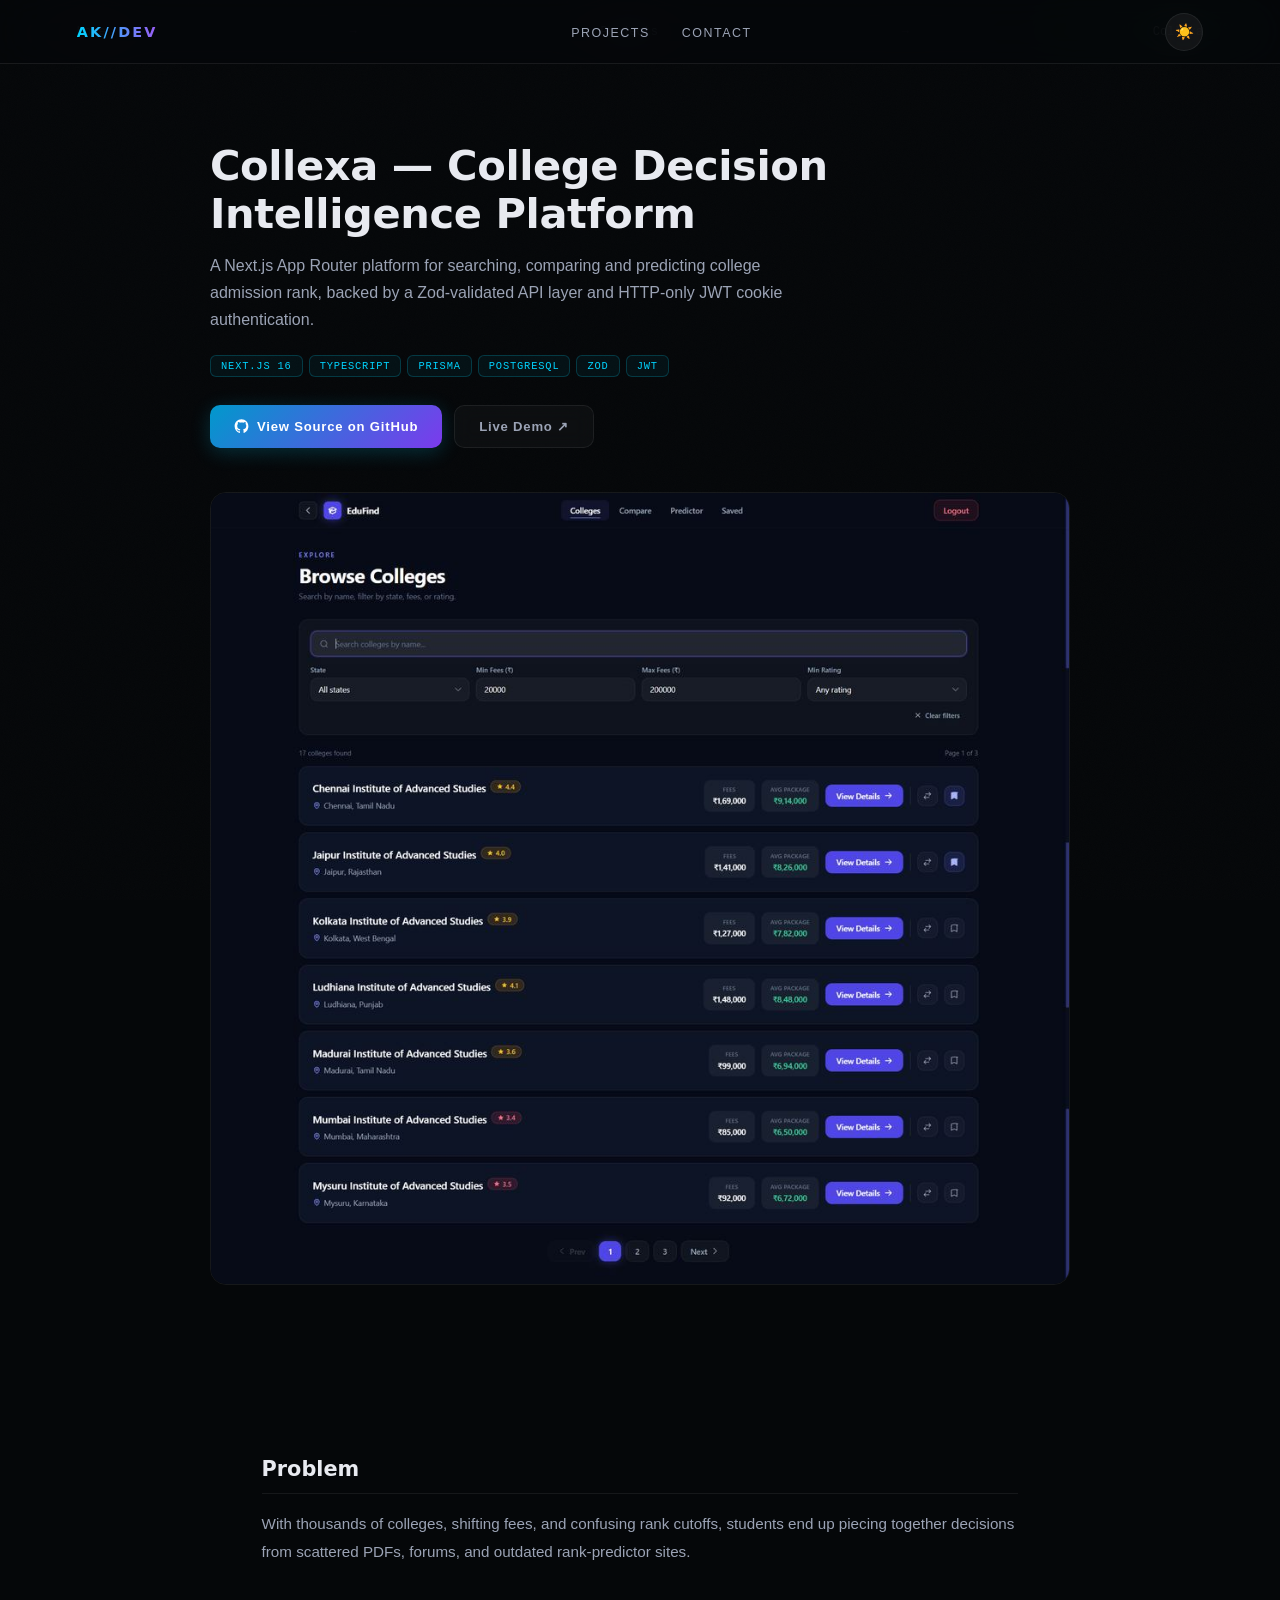
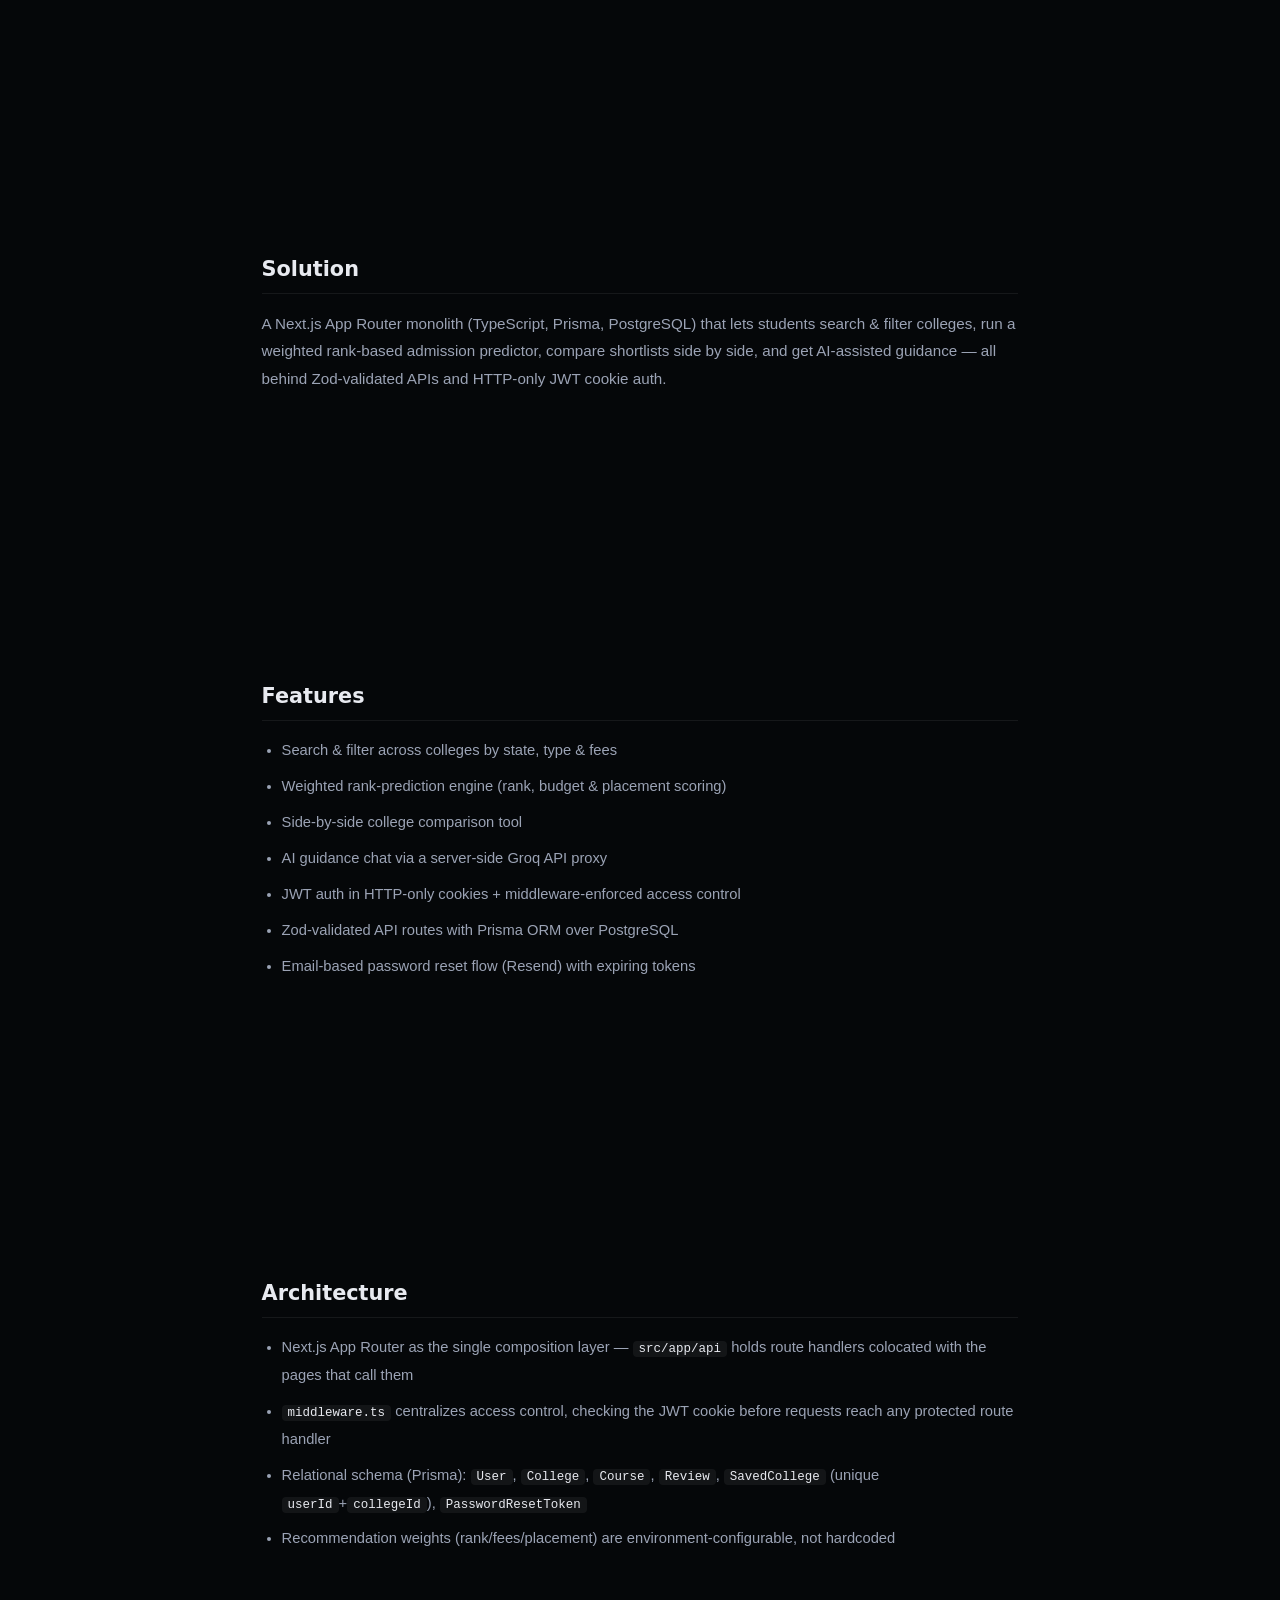
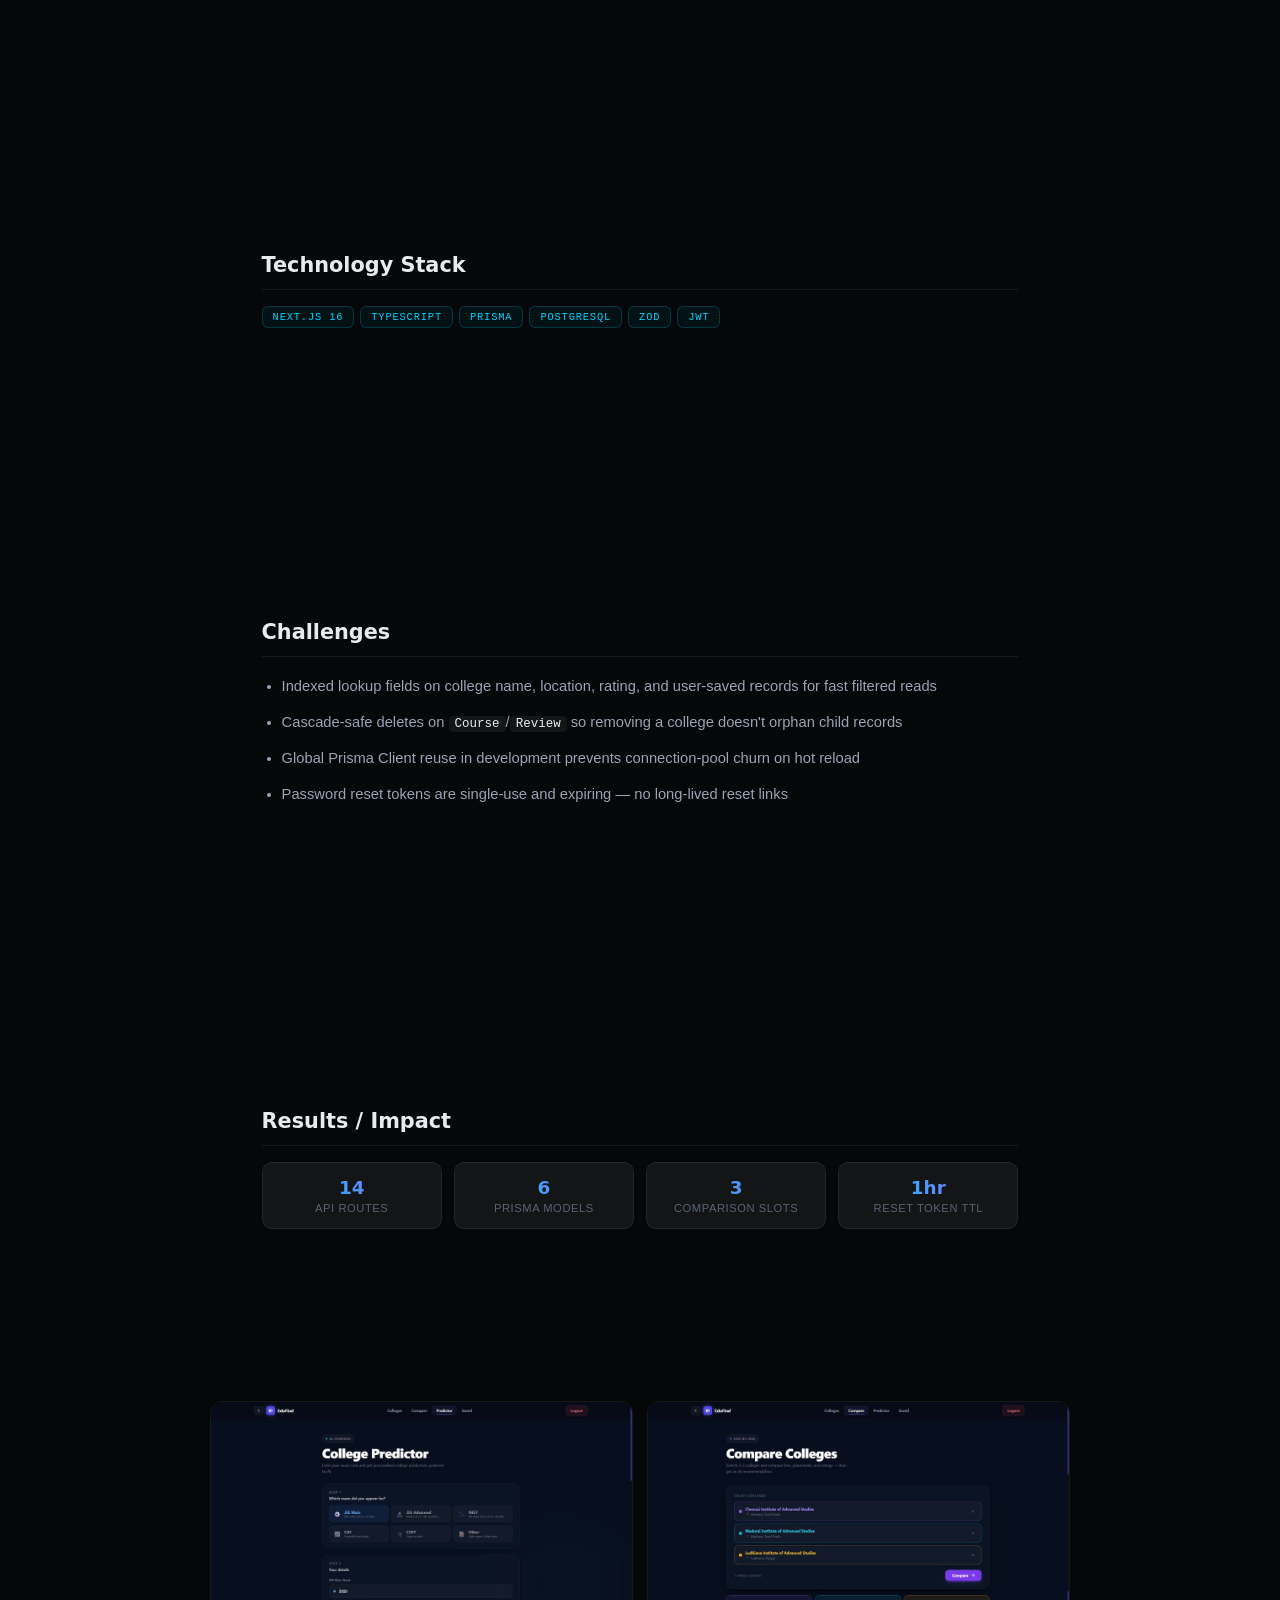
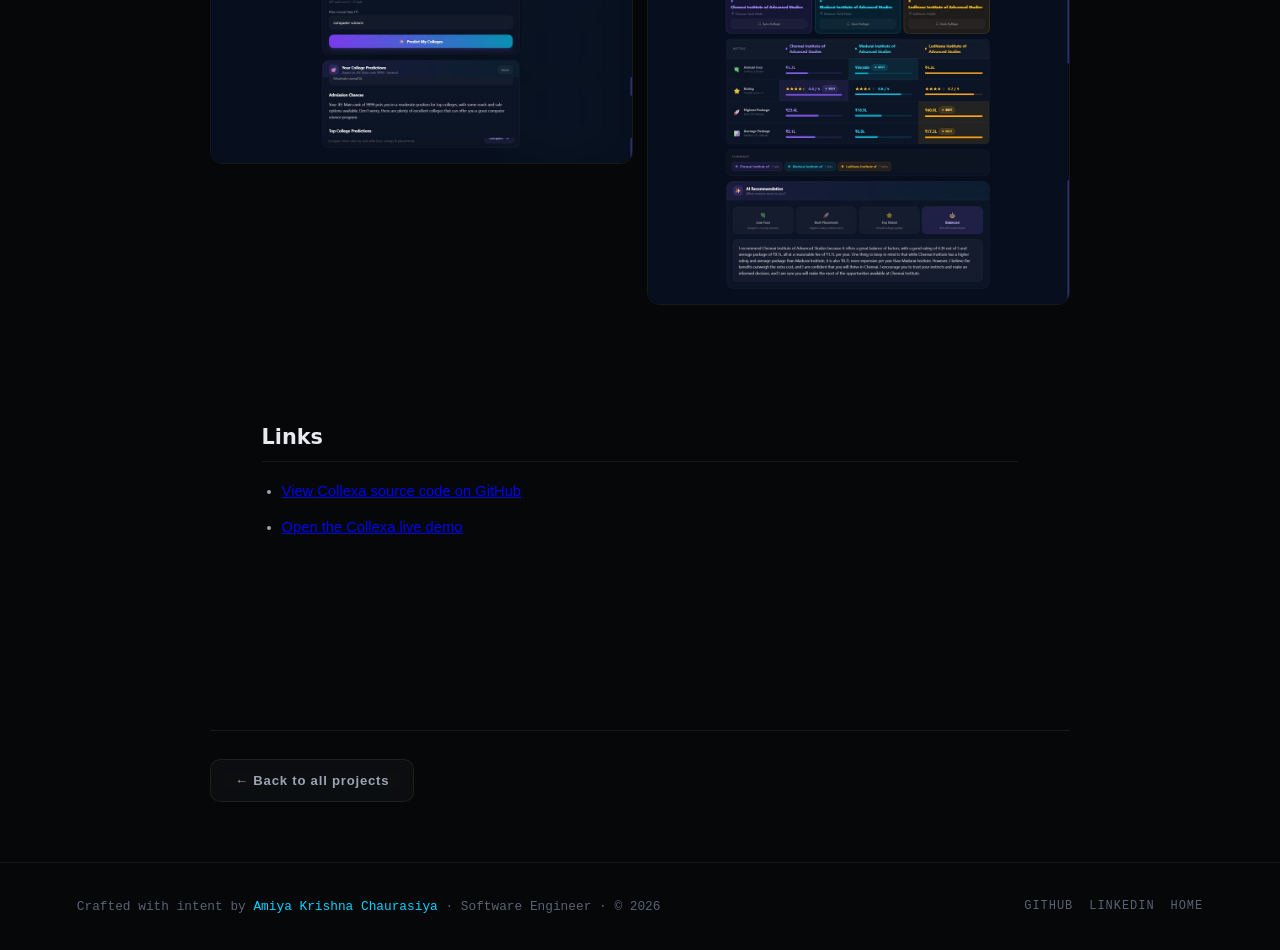
==== projects/collexa.html @ 062bca34 "feat: enhance portfolio SEO and add crawlable project case studies" ====
<!doctype html>
<html lang="en">
<head>
  <meta charset="UTF-8" />
  <meta name="viewport" content="width=device-width, initial-scale=1.0" />

  <title>Collexa — College Decision Intelligence Platform | Amiya Krishna Chaurasiya</title>

  <meta name="description" content="Case study of Collexa, a Next.js 16 + TypeScript + Prisma + PostgreSQL platform built by Amiya Krishna Chaurasiya for college search, a weighted rank-prediction engine, side-by-side comparison, and Zod-validated APIs behind HTTP-only JWT cookie auth." />

  <link rel="canonical" href="https://amiya-krishna-portfolio.vercel.app/projects/collexa.html" />

  <!-- Open Graph -->
  <meta property="og:title" content="Collexa — College Decision Intelligence Platform | Amiya Krishna Chaurasiya" />
  <meta property="og:description" content="Case study of Collexa, a Next.js 16 + TypeScript + Prisma + PostgreSQL platform built by Amiya Krishna Chaurasiya for college search, a weighted rank-prediction engine, side-by-side comparison, and Zod-validated APIs behind HTTP-only JWT cookie auth." />
  <meta property="og:url" content="https://amiya-krishna-portfolio.vercel.app/projects/collexa.html" />
  <meta property="og:type" content="article" />
  <meta property="og:image" content="https://amiya-krishna-portfolio.vercel.app/assets/projects/college-discovery-list.jpg" />
  <meta property="og:site_name" content="Amiya Krishna Chaurasiya" />

  <!-- Twitter / X Card -->
  <meta name="twitter:card" content="summary_large_image" />
  <meta name="twitter:title" content="Collexa — College Decision Intelligence Platform | Amiya Krishna Chaurasiya" />
  <meta name="twitter:description" content="Case study of Collexa, a Next.js 16 + TypeScript + Prisma + PostgreSQL platform built by Amiya Krishna Chaurasiya for college search, a weighted rank-prediction engine, side-by-side comparison, and Zod-validated APIs behind HTTP-only JWT cookie auth." />
  <meta name="twitter:image" content="https://amiya-krishna-portfolio.vercel.app/assets/projects/college-discovery-list.jpg" />

  <!-- Favicon -->
  <link rel="icon" type="image/svg+xml" href="../assets/favicon.svg" />
  <link rel="alternate icon" href="../assets/favicon.svg" />
  <link rel="apple-touch-icon" sizes="180x180" href="../assets/apple-touch-icon.png" />

  <!-- SoftwareApplication structured data -->
  <script type="application/ld+json">
  {
    "@context": "https://schema.org",
    "@type": "SoftwareApplication",
    "name": "Collexa — College Decision Intelligence Platform",
    "description": "Case study of Collexa, a Next.js 16 + TypeScript + Prisma + PostgreSQL platform built by Amiya Krishna Chaurasiya for college search, a weighted rank-prediction engine, side-by-side comparison, and Zod-validated APIs behind HTTP-only JWT cookie auth.",
    "url": "https://amiya-krishna-portfolio.vercel.app/projects/collexa.html",
    "image": "https://amiya-krishna-portfolio.vercel.app/assets/projects/college-discovery-list.jpg",
    "applicationCategory": "WebApplication",
    "operatingSystem": "Web",
    "codeRepository": "https://github.com/Amiya-Krishna/Collexa-College-Decision-Intelligence-Platform",
    "author": {
      "@type": "Person",
      "@id": "https://amiya-krishna-portfolio.vercel.app/#person",
      "name": "Amiya Krishna Chaurasiya"
    },
    "creator": {
      "@type": "Person",
      "@id": "https://amiya-krishna-portfolio.vercel.app/#person",
      "name": "Amiya Krishna Chaurasiya"
    }
  }
  </script>

  <link rel="stylesheet" href="../style.css" />
</head>

<body>
  <canvas id="bg-canvas"></canvas>

  <nav>
    <a href="../index.html" class="nav-logo" style="text-decoration:none">AK//DEV</a>
    <ul class="nav-links">
      <li><a href="../index.html#projects">Projects</a></li>
      <li><a href="../index.html#contact">Contact</a></li>
    </ul>
    <div class="nav-right">
      <button class="theme-btn" id="theme-toggle" title="Toggle theme" aria-label="Toggle light and dark theme">☀️</button>
    </div>
  </nav>

  <main class="case-main">
    <div class="case-container">
      <nav class="breadcrumb" aria-label="Breadcrumb">
        <a href="../index.html">Home</a>
        <span>→</span>
        <a href="../index.html#projects">Projects</a>
        <span>→</span>
        <span aria-current="page">Collexa</span>
      </nav>

      <div class="case-status">
        <span class="proj-status status-live">🟢 Live in production on Vercel</span>
      </div>

      <h1 class="case-title">Collexa — College Decision Intelligence Platform</h1>
      <p class="case-subtitle">A Next.js App Router platform for searching, comparing and predicting college admission rank, backed by a Zod-validated API layer and HTTP-only JWT cookie authentication.</p>

      <div class="case-tags">
            <span class="tag">Next.js 16</span>
            <span class="tag">TypeScript</span>
            <span class="tag">Prisma</span>
            <span class="tag">PostgreSQL</span>
            <span class="tag">Zod</span>
            <span class="tag">JWT</span>
      </div>

      <div class="case-links">
        <a class="btn btn-primary" href="https://github.com/Amiya-Krishna/Collexa-College-Decision-Intelligence-Platform" target="_blank" rel="noopener" aria-label="View Collexa source code on GitHub"><svg width="15" height="15" viewBox="0 0 24 24" fill="currentColor" aria-hidden="true" focusable="false"><path d="M12 .5C5.73.5.98 5.24.98 11.52c0 5.02 3.26 9.28 7.77 10.78.57.1.78-.25.78-.55v-2.16c-3.16.69-3.83-1.36-3.83-1.36-.52-1.31-1.26-1.66-1.26-1.66-1.03-.7.08-.69.08-.69 1.14.08 1.74 1.17 1.74 1.17 1.01 1.74 2.66 1.24 3.31.95.1-.73.4-1.24.72-1.53-2.52-.29-5.17-1.26-5.17-5.62 0-1.24.44-2.26 1.17-3.05-.12-.29-.51-1.45.11-3.01 0 0 .96-.31 3.14 1.16.91-.25 1.89-.38 2.86-.38.97 0 1.95.13 2.86.38 2.18-1.47 3.14-1.16 3.14-1.16.62 1.56.23 2.72.11 3.01.73.79 1.17 1.81 1.17 3.05 0 4.37-2.66 5.33-5.19 5.61.41.35.77 1.04.77 2.1v3.11c0 .3.2.66.79.55A11.53 11.53 0 0 0 23.02 11.52C23.02 5.24 18.27.5 12 .5Z"/></svg> View Source on GitHub</a>
        <a class="btn btn-outline" href="https://college-discovery-vert.vercel.app" target="_blank" rel="noopener" aria-label="Open Collexa live demo">Live Demo ↗</a>
      </div>

      <div class="case-hero-img">
        <img src="../assets/projects/college-discovery-list.jpg" alt="Collexa college search &amp; filter page" loading="eager" />
      </div>

      <section class="case-section">
        <h2>Problem</h2>
        <p>With thousands of colleges, shifting fees, and confusing rank cutoffs, students end up piecing together decisions from scattered PDFs, forums, and outdated rank-predictor sites.</p>
      </section>

      <section class="case-section">
        <h2>Solution</h2>
        <p>A Next.js App Router monolith (TypeScript, Prisma, PostgreSQL) that lets students search &amp; filter colleges, run a weighted rank-based admission predictor, compare shortlists side by side, and get AI-assisted guidance — all behind Zod-validated APIs and HTTP-only JWT cookie auth.</p>
      </section>

      <section class="case-section">
        <h2>Features</h2>
        <ul>
              <li>Search &amp; filter across colleges by state, type &amp; fees</li>
              <li>Weighted rank-prediction engine (rank, budget &amp; placement scoring)</li>
              <li>Side-by-side college comparison tool</li>
              <li>AI guidance chat via a server-side Groq API proxy</li>
              <li>JWT auth in HTTP-only cookies + middleware-enforced access control</li>
              <li>Zod-validated API routes with Prisma ORM over PostgreSQL</li>
              <li>Email-based password reset flow (Resend) with expiring tokens</li>
        </ul>
      </section>

      <section class="case-section">
        <h2>Architecture</h2>
        <ul>
              <li>Next.js App Router as the single composition layer — <code>src/app/api</code> holds route handlers colocated with the pages that call them</li>
              <li><code>middleware.ts</code> centralizes access control, checking the JWT cookie before requests reach any protected route handler</li>
              <li>Relational schema (Prisma): <code>User</code>, <code>College</code>, <code>Course</code>, <code>Review</code>, <code>SavedCollege</code> (unique <code>userId</code>+<code>collegeId</code>), <code>PasswordResetToken</code></li>
              <li>Recommendation weights (rank/fees/placement) are environment-configurable, not hardcoded</li>
        </ul>
      </section>

      <section class="case-section">
        <h2>Technology Stack</h2>
        <div class="tags">
            <span class="tag">Next.js 16</span>
            <span class="tag">TypeScript</span>
            <span class="tag">Prisma</span>
            <span class="tag">PostgreSQL</span>
            <span class="tag">Zod</span>
            <span class="tag">JWT</span>
        </div>
      </section>

      <section class="case-section">
        <h2>Challenges</h2>
        <ul>
              <li>Indexed lookup fields on college name, location, rating, and user-saved records for fast filtered reads</li>
              <li>Cascade-safe deletes on <code>Course</code>/<code>Review</code> so removing a college doesn't orphan child records</li>
              <li>Global Prisma Client reuse in development prevents connection-pool churn on hot reload</li>
              <li>Password reset tokens are single-use and expiring — no long-lived reset links</li>
        </ul>
      </section>

      <section class="case-section">
        <h2>Results / Impact</h2>
        <div class="metrics-grid">
            <div class="metric-box"><span class="metric-num">14</span><div class="metric-label">API Routes</div></div>
            <div class="metric-box"><span class="metric-num">6</span><div class="metric-label">Prisma Models</div></div>
            <div class="metric-box"><span class="metric-num">3</span><div class="metric-label">Comparison Slots</div></div>
            <div class="metric-box"><span class="metric-num">1hr</span><div class="metric-label">Reset Token TTL</div></div>
        </div>
      </section>

          <div class="case-gallery">
            <img src="../assets/projects/college-discovery-predictor.jpg" alt="Collexa — rank-based college predictor" loading="lazy" />
            <img src="../assets/projects/college-discovery-compare.jpg" alt="Collexa — side-by-side college comparison" loading="lazy" />
          </div>

      <section class="case-section">
        <h2>Links</h2>
        <ul>
          <li><a href="https://github.com/Amiya-Krishna/Collexa-College-Decision-Intelligence-Platform" target="_blank" rel="noopener">View Collexa source code on GitHub</a></li>
          <li><a href="https://college-discovery-vert.vercel.app" target="_blank" rel="noopener">Open the Collexa live demo</a></li>
        </ul>
      </section>

      <div class="case-back">
        <a class="btn btn-outline" href="../index.html#projects">← Back to all projects</a>
      </div>
    </div>
  </main>

  <footer>
    <div class="footer-left">
      Crafted with intent by <strong>Amiya Krishna Chaurasiya</strong> · Software Engineer · © 2026
    </div>
    <div class="footer-right">
      <a class="footer-link" href="https://github.com/Amiya-Krishna" target="_blank" rel="noopener" aria-label="Amiya Krishna Chaurasiya on GitHub">GITHUB</a>
      <a class="footer-link" href="https://www.linkedin.com/in/amiya-krishna" target="_blank" rel="noopener" aria-label="Amiya Krishna Chaurasiya on LinkedIn">LINKEDIN</a>
      <a class="footer-link" href="../index.html">HOME</a>
    </div>
  </footer>

  <script>
    // Minimal theme toggle so the control isn't dead on this page
    (function () {
      const btn = document.getElementById("theme-toggle");
      let isDark = true;
      btn.addEventListener("click", function () {
        isDark = !isDark;
        document.body.setAttribute("data-theme", isDark ? "dark" : "light");
        btn.textContent = isDark ? "☀️" : "🌙";
      });
    })();
  </script>
</body>
</html>
---- style.css ----
:root {
  --bg: #050709;
  --bg2: #080b12;
  --bg3: #0d1117;
  --surface: rgba(255,255,255,0.03);
  --surface2: rgba(255,255,255,0.06);
  --border: rgba(255,255,255,0.07);
  --border-h: rgba(0,212,255,0.4);
  --text: #e8eaf0;
  --text2: #9ba3b5;
  --text3: #5a6273;
  --cyan: #00d4ff;
  --cyan2: #0099cc;
  --violet: #7c3aed;
  --violet2: #9d5bf5;
  --green: #00ff88;
  --green-text: #7CFFB2;
  --orange: #ff6b35;
  --glow-c: rgba(0,212,255,0.15);
  --glow-v: rgba(124,58,237,0.15);
  --font-head: 'Inter', system-ui, -apple-system, BlinkMacSystemFont, sans-serif;
  --font-body: 'Space Grotesk', sans-serif;
  --font-mono: 'JetBrains Mono', monospace;
}

[data-theme="light"] {
  --bg: #f0f2f8;
  --bg2: #e8ecf4;
  --bg3: #ffffff;
  --surface: rgba(0,0,0,0.04);
  --surface2: rgba(0,0,0,0.07);
  --border: rgba(0,0,0,0.1);
  --border-h: rgba(0,150,200,0.5);
  --text: #0d1117;
  --text2: #4a5568;
  --text3: #718096;
  --cyan: #0077aa;
  --cyan2: #005580;
  --violet: #5a21c4;
  --violet2: #7c3aed;
  --green: #00aa55;
  --green-text: #0a8a4f;
  --orange: #dd4400;
  --glow-c: rgba(0,150,200,0.12);
  --glow-v: rgba(90,33,196,0.1);
}

*, *::before, *::after { margin:0; padding:0; box-sizing:border-box; }
html { scroll-behavior:smooth; font-size:16px; }

body {
  font-family:var(--font-body);
  background:var(--bg);
  color:var(--text);
  overflow-x:hidden;
  transition:background .4s, color .4s;
}

/* ── CANVAS BG ── */
#bg-canvas {
  position:fixed; inset:0; z-index:0; pointer-events:none; opacity:.5;
}

/* ── SCROLL PROGRESS ── */
#scroll-bar {
  position:fixed; top:0; left:0; height:2px; z-index:200;
  background:linear-gradient(90deg,var(--cyan),var(--violet));
  transition:width .1s linear;
  box-shadow:0 0 8px var(--cyan);
}

/* ── NAV ── */
nav {
  position:fixed; top:0; left:0; right:0; z-index:100;
  display:flex; align-items:center; justify-content:space-between;
  padding:0 6%; height:64px;
  backdrop-filter:blur(24px) saturate(180%);
  background:rgba(5,7,9,0.8);
  border-bottom:1px solid var(--border);
  transition:background .4s;
}
[data-theme="light"] nav { background:rgba(240,242,248,0.85); }

.nav-logo {
  font-family:var(--font-head);
  font-size:.9rem; font-weight:900;
  letter-spacing:.15em;
  background:linear-gradient(90deg,var(--cyan),var(--violet2));
  -webkit-background-clip:text; color:transparent;
}
.nav-right { display:flex; align-items:center; gap:2rem; }
.nav-links { display:flex; gap:2rem; list-style:none; }
.nav-links a {
  color:var(--text2); text-decoration:none; font-size:.78rem;
  letter-spacing:.12em; text-transform:uppercase; font-weight:500;
  position:relative; transition:color .25s;
}
.nav-links a::after {
  content:''; position:absolute; bottom:-4px; left:0; width:0; height:1px;
  background:linear-gradient(90deg,var(--cyan),var(--violet2));
  transition:width .3s ease;
}
.nav-links a:hover { color:var(--cyan); }
.nav-links a:hover::after { width:100%; }

/* theme toggle */
.theme-btn {
  width:38px; height:38px; border-radius:50%;
  background:var(--surface2); border:1px solid var(--border);
  color:var(--text2); font-size:.95rem; cursor:pointer;
  display:flex; align-items:center; justify-content:center;
  transition:.3s; backdrop-filter:blur(10px);
}
.theme-btn:hover { border-color:var(--cyan); color:var(--cyan); }

/* ── MOBILE NAV TOGGLE (hamburger) ── */
.nav-toggle {
  display:none;
  flex-direction:column;
  justify-content:center;
  align-items:center;
  gap:5px;
  width:38px; height:38px;
  background:none; border:none; cursor:pointer;
  z-index:110;
}
.nav-toggle span {
  display:block; width:22px; height:2px;
  background:var(--text); transition:.3s;
  border-radius:2px;
}
.nav-toggle.open span:nth-child(1) { transform:translateY(7px) rotate(45deg); }
.nav-toggle.open span:nth-child(2) { opacity:0; }
.nav-toggle.open span:nth-child(3) { transform:translateY(-7px) rotate(-45deg); }

/* ── SECTIONS ── */
section { position:relative; z-index:1; padding:120px 6%; }
.container { max-width:1140px; margin:0 auto; }

/* ── HERO ── */
.hero { min-height:calc(100vh - 80px); display:flex; align-items:center; padding:100px 0;}
.hero-inner {
  width:100%; display:grid;
  grid-template-columns:1fr 380px;
  grid-template-rows:auto auto;
  column-gap:60px; row-gap:28px;
}
/* left content column spans both right-column rows, vertically centered
   against the combined height of the avatar + terminal stack */
.hero-left { grid-column:1; grid-row:1 / span 2; align-self:center; }
.hero-avatar { grid-column:2; grid-row:1; align-self:end; }
.hero-terminal { grid-column:2; grid-row:2; align-self:start; }

.hero-tag {
  display:inline-flex; align-items:center; gap:8px;
  font-family:var(--font-mono); font-size:.7rem; letter-spacing:.15em;
  transition:.3s; text-transform:uppercase; color:var(--cyan); margin-bottom:20px;
  background:rgba(0,212,255,0.07); border:1px solid rgba(0,212,255,0.2);
  padding:6px 14px; border-radius:100px;
}
.hero-tag:hover{
    transform:translateY(-2px);
    border-color:var(--cyan);
}
.hero-tag::before { content:''; width:6px; height:6px; border-radius:50%; background:var(--cyan); animation:blink 1.5s infinite; }
@keyframes blink { 0%,100%{opacity:1} 50%{opacity:.3} }

/* profile avatar — right column, above the terminal on desktop */
.hero-avatar {
  width:208px; height:208px;
  border-radius:50%; padding:5px;
  background:linear-gradient(135deg, var(--cyan) 0%, var(--violet2) 60%, var(--green) 100%);
  box-shadow:0 16px 40px rgba(0,212,255,.22);
  flex-shrink:0;
  margin:0 auto;
}
.hero-avatar img {
  width:100%; height:100%; display:block;
  border-radius:50%; object-fit:cover; object-position:center;
  background:var(--bg3); border:3px solid var(--bg);
}

.hero-name {
  font-family:var(--font-head);
  font-size:clamp(44px,6.5vw,80px);
  font-weight:900; line-height:1.05; letter-spacing:-.02em;
  margin-bottom:16px;
}
.hero-name .line1 { display:block; color:var(--text); }
.hero-name .line2 {
  display:block;
  background:linear-gradient(100deg, var(--cyan) 0%, var(--violet2) 60%, var(--green) 100%);
  -webkit-background-clip:text; color:transparent;
  background-size:200% auto; animation:shimmer 4s linear infinite;
}
@keyframes shimmer { to{background-position:200% center} }

.hero-location{
    display:flex;
    align-items:center;
    gap:8px;
    color:var(--text3);
    font-size:.95rem;
    margin-bottom:18px;
}

.hero-typed {
  font-family:var(--font-mono); font-size:.95rem; color:var(--cyan);
  margin-bottom:20px; min-height:1.4em;
}
.hero-typed .cursor-blink { animation:cursor-b .75s step-end infinite; }
@keyframes cursor-b { 0%,100%{opacity:1} 50%{opacity:0} }

.hero-desc { color:var(--text2); font-size:1.05rem; line-height:1.9; max-width:700px; margin-bottom:20px; font-weight:300; text-align:justify; text-align-last:left; }

.hero-stats { display:grid; grid-template-columns:repeat(auto-fit,minmax(150px,1fr)); gap:20px; margin:35px 0;}

.stat{
    background:rgba(255,255,255,.03);
    border:1px solid rgba(255,255,255,.08);
    border-radius:16px;
    padding:20px;
    transition:.3s;
}

.stat:hover{
    transform:translateY(-6px);
    border-color:var(--cyan);
}

.stat-num {
  font-family:var(--font-head); font-size:2rem; font-weight:900;
  background:linear-gradient(135deg,var(--cyan),var(--violet2));
  -webkit-background-clip:text; color:transparent; line-height:1;
  display:block;
}
.stat-label { font-family:var(--font-mono); font-size:.8rem; text-transform:uppercase; letter-spacing:.12em; color:var(--text3); margin-top:4px; }

.hero-cta { display:flex; flex-wrap:wrap; gap:16px; margin-top:20px;}

.hero-highlights{
    display:flex;
    flex-wrap:wrap;
    gap:12px;
    margin-bottom:35px;
}

.hero-highlights span{
    padding:8px 14px;
    border-radius:30px;

    background:rgba(0,212,255,.08);
    border:1px solid rgba(0,212,255,.15);

    color:var(--cyan);

    font-size:.85rem;
    font-weight:500;
}

.availability{
    display:inline-flex;
    align-items:center;
    gap:8px;
    padding:8px 16px;
    margin-bottom:28px;

    background:rgba(0,255,120,.08);
    border:1px solid rgba(0,255,120,.25);
    border-radius:999px;

    color:var(--green-text);
    font-size:.9rem;
    font-weight:600;
}

/* hero terminal card (fills the second grid column) */
.hero-terminal {
  background:var(--bg3); border:1px solid var(--border);
  border-radius:16px; overflow:hidden;
  box-shadow:0 24px 64px rgba(0,0,0,.35);
}
.hero-terminal-bar {
  display:flex; align-items:center; gap:8px;
  padding:12px 16px; background:var(--surface2); border-bottom:1px solid var(--border);
}
.hero-terminal-bar .dot { width:10px; height:10px; border-radius:50%; display:inline-block; }
.dot-r { background:#ff5f57; } .dot-y { background:#febc2e; } .dot-g { background:#28c840; }
.hero-terminal-title {
  margin-left:8px; font-family:var(--font-mono); font-size:.72rem;
  color:var(--text3); letter-spacing:.05em;
}
.hero-terminal-body { padding:22px 20px; font-family:var(--font-mono); font-size:.82rem; line-height:1.9; }
.hero-terminal-body .prompt { color:var(--cyan); margin-right:8px; }
.hero-terminal-body .out { color:var(--text2); padding-left:1.4em; }
.hero-terminal-body .out-green { color:var(--green-text); }
.hero-terminal-body p { margin:0; }
.hero-terminal-body .cursor-blink { color:var(--cyan); }

/* hero-only: reset explicit grid placement in the narrow gap between
   the global 1050px collapse and the hero's own 992px breakpoint,
   without touching the original @media(max-width:1050px) block below
   (which controls unrelated sections and must keep its original
   cascade position) */
@media (min-width:993px) and (max-width:1050px) {
  .hero-inner { grid-template-rows:none; }
  .hero-left, .hero-avatar, .hero-terminal { grid-column:auto; grid-row:auto; align-self:auto; }
  .hero-avatar { width:176px; height:176px; margin:0 auto; }
}

@media (max-width:992px){

.hero-inner{
    grid-template-columns:1fr;
    grid-template-rows:none;
    row-gap:32px;
}

/* single column: reset explicit placement so items stack in DOM
   order — avatar, then hero content, then terminal */
.hero-left,
.hero-avatar,
.hero-terminal{
    grid-column:auto;
    grid-row:auto;
    align-self:auto;
}

.hero{
    text-align:center;
}

.hero-avatar{
    width:176px;
    height:176px;
    margin-left:auto;
    margin-right:auto;
}

.hero-desc{
    margin:auto;
}

.hero-location{
    justify-content:center;
}

.hero-stats{
    grid-template-columns:repeat(2,1fr);
}

.hero-highlights{
    justify-content:center;
}

.hero-cta{
    justify-content:center;
}

.hero-terminal{
    max-width:480px;
    margin:0 auto;
    width:100%;
}

}

@media (max-width:576px){

.hero-avatar{
    width:136px;
    height:136px;
    margin-bottom:18px;
}

.hero-name{
    font-size:52px;
}

.hero-stats{
    grid-template-columns:1fr;
}

.hero-tag{
    font-size:.6rem;
}

.hero-highlights span{
    width:100%;
    justify-content:center;
    display:flex;
}

.hero-terminal-body{
    font-size:.76rem;
    padding:18px 16px;
    line-height:1.75;
}

}
/* RESUME */
.resume-card {
  margin: 0;
  padding: 22px;
  max-width: 600px;
  border-radius: 15px;
  background: var(--surface);
  border: 1px solid var(--border);
}

.resume-header h3 {
  margin: 0 0 6px 0;
  font-size: 1.2rem;
  color: var(--text);
}

.resume-header p {
  margin: 0 0 16px 0;
  color: var(--text2);
  font-size: 0.95rem;
}

.resume-highlights p {
  margin-bottom: 8px;
  color: var(--text2);
  line-height: 1.6;
  font-size: 0.95rem;
}

/* Make CTA stronger (scoped to the resume card only so it doesn't
   override the shared .btn sizing used by btn-primary/btn-outline elsewhere) */
.resume-card .btn-primary {
  margin-top: 18px;
}

/* ── BUTTONS ── */
.btn {
  display:inline-flex; align-items:center; gap:8px;
  padding:13px 24px; border-radius:10px; font-size:.82rem;
  font-weight:600; text-decoration:none; transition:.3s ease;
  letter-spacing:.06em; position:relative; overflow:hidden;
  font-family:var(--font-body); cursor:pointer;
}
.btn-primary {
  background:linear-gradient(135deg, var(--cyan2), var(--violet));
  color:#fff; border:none;
  box-shadow:0 4px 20px rgba(0,212,255,.2);
}
.btn-primary:hover { transform:translateY(-3px); box-shadow:0 12px 40px rgba(0,212,255,.35); }

.btn-outline {
  background:var(--surface); border:1px solid var(--border); color:var(--text2);
  backdrop-filter:blur(10px);
}
.btn-outline:hover { border-color:var(--cyan); color:var(--cyan); background:rgba(0,212,255,.05); transform:translateY(-3px); }

/* ── SECTION HEADERS ── */
.section-kicker {
  font-family:var(--font-mono); font-size:.68rem; letter-spacing:.2em;
  text-transform:uppercase; color:var(--cyan); margin-bottom:10px;
  display:flex; align-items:center; gap:10px;
}
.section-kicker::before { content:'//'; color:var(--violet2); }

.section-title {
  font-family:var(--font-head); font-size:clamp(26px,3.5vw,44px);
  font-weight:900; letter-spacing:-.02em; margin-bottom:56px; line-height:1.1;
}
.section-title em { font-style:normal; background:linear-gradient(90deg,var(--cyan),var(--violet2)); -webkit-background-clip:text; color:transparent; }

/* ── ABOUT ── */
.about-grid { display:grid; grid-template-columns:1fr 1fr; gap:70px; align-items:start; }
.about-headline {
  font-family:var(--font-head); font-size:clamp(18px,2.2vw,26px);
  font-weight:700; line-height:1.45; letter-spacing:-.02em;
  color:var(--text); margin-bottom:20px;
}
.about-headline em { font-style:normal; color:var(--cyan); }
.about-body { color:var(--text2); font-size:.95rem; line-height:1.85; font-weight:300; text-align:justify; text-align-last:left; }

.about-cards { display:grid; grid-template-columns:1fr 1fr; gap:14px; }
.mini-card {
  background:var(--surface); border:1px solid var(--border); border-radius:14px;
  padding:20px; transition:.35s;
  position:relative; overflow:hidden;
}
.mini-card::before {
  content:''; position:absolute; inset:0; border-radius:14px;
  background:linear-gradient(135deg, rgba(0,212,255,.05), transparent);
  opacity:0; transition:.35s;
}
.mini-card:hover { border-color:var(--border-h); transform:translateY(-4px); box-shadow:0 16px 40px rgba(0,0,0,.3); }
.mini-card:hover::before { opacity:1; }
.mini-card-icon { font-size:1.5rem; margin-bottom:10px; }
.mini-card h3 { font-family:var(--font-head); font-size:.72rem; font-weight:700; letter-spacing:.1em; text-transform:uppercase; color:var(--text); margin-bottom:6px; }
.mini-card p { color:var(--text2); font-size:.82rem; line-height:1.6; font-weight:300; }

/* ── PROJECTS ── */
.proj-hint { color:var(--text3); font-size:.82rem; font-family:var(--font-mono); margin:-32px 0 28px; }

.proj-grid { display:grid; grid-template-columns:repeat(3,1fr); gap:20px; }

.proj-card {
  background:var(--surface); border:1px solid var(--border);
  border-radius:20px; overflow:hidden;
  transition:.4s ease; display:flex; flex-direction:column;
  cursor:pointer; position:relative;
}
.proj-card::before {
  content:''; position:absolute; top:0; left:0; right:0; height:2px; z-index:2;
  background:linear-gradient(90deg,var(--cyan),var(--violet2));
  transform:scaleX(0); transform-origin:left; transition:.4s;
}
.proj-card:hover { border-color:rgba(0,212,255,.25); transform:translateY(-8px); box-shadow:0 24px 64px rgba(0,0,0,.4), 0 0 0 1px rgba(0,212,255,.1); }
.proj-card:hover::before { transform:scaleX(1); }

/* thumbnail / visual proof */
.proj-thumb { position:relative; width:100%; aspect-ratio:16/9; overflow:hidden; background:var(--bg3); }
.proj-thumb img { width:100%; height:100%; object-fit:cover; object-position:top; display:block; transition:transform .5s ease; }
.proj-card:hover .proj-thumb img { transform:scale(1.05); }
.proj-thumb::after {
  content:''; position:absolute; inset:0;
  background:linear-gradient(180deg, transparent 55%, rgba(0,0,0,.55) 100%);
  pointer-events:none;
}
.proj-status {
  position:absolute; top:12px; right:12px; z-index:2;
  display:inline-flex; align-items:center; gap:6px;
  font-family:var(--font-mono); font-size:.65rem; letter-spacing:.06em;
  padding:6px 10px; border-radius:100px; backdrop-filter:blur(8px);
}
.status-live { background:rgba(0,255,136,.14); border:1px solid rgba(0,255,136,.35); color:var(--green-text); }
.status-progress { background:rgba(255,255,255,.08); border:1px solid rgba(255,255,255,.18); color:var(--text2); }
.live-dot { width:6px; height:6px; border-radius:50%; background:#00ff88; animation:blink 1.5s infinite; display:inline-block; }

.proj-body { padding:24px 28px 28px; display:flex; flex-direction:column; flex:1; }

.proj-header { display:flex; align-items:flex-start; justify-content:space-between; margin-bottom:14px; }
.proj-num { font-family:var(--font-head); font-size:2rem; font-weight:900; color:rgba(255,255,255,.06); line-height:1; }
[data-theme="light"] .proj-num { color:rgba(0,0,0,.08); }

.proj-link {
  width:34px; height:34px; border-radius:50%;
  border:1px solid var(--border);
  display:flex; align-items:center; justify-content:center;
  color:var(--text2); text-decoration:none; font-size:.85rem; transition:.3s;
}
.proj-card:hover .proj-link { background:var(--cyan); border-color:var(--cyan); color:#000; transform:scale(1.08); }

.proj-card h3 { font-family:var(--font-head); font-size:.98rem; font-weight:700; margin-bottom:14px; letter-spacing:-.01em; color:var(--text); line-height:1.35; }

.proj-pitch { display:flex; flex-direction:column; gap:10px; margin-bottom:18px; flex:1; }
.proj-pitch p { color:var(--text2); font-size:.83rem; line-height:1.6; font-weight:300; margin:0; text-align:justify; text-align-last:left; }
.pitch-label {
  display:inline-block; font-family:var(--font-mono); font-size:.62rem;
  letter-spacing:.1em; text-transform:uppercase; color:var(--cyan);
  background:rgba(0,212,255,.08); border-radius:5px; padding:2px 7px;
  margin-right:8px; vertical-align:middle;
}

.tags { display:flex; flex-wrap:wrap; gap:6px; margin-top:auto; }
.tag {
  font-size:.65rem; padding:4px 10px; border-radius:6px;
  border:1px solid rgba(0,212,255,.2); color:var(--cyan);
  letter-spacing:.08em; text-transform:uppercase;
  background:rgba(0,212,255,.05); font-family:var(--font-mono);
}

.proj-cta {
  margin-top:18px; padding-top:16px; border-top:1px solid var(--border);
  font-family:var(--font-mono); font-size:.72rem; letter-spacing:.06em;
  color:var(--text3); transition:.3s;
}
a.proj-cta { display:block; text-decoration:none; }
.proj-card:hover .proj-cta { color:var(--cyan); }

.project-features{
    margin: 0;
    padding-left: 18px;
}

.project-features li{
    margin-bottom: 8px;
    color: var(--text2);
    line-height: 1.6;
}

/* project modal */
.modal-status {
  display:inline-flex; align-items:center; gap:6px; margin-bottom:20px;
  font-family:var(--font-mono); font-size:.72rem; letter-spacing:.05em;
  padding:6px 12px; border-radius:100px;
}
.modal-status.status-live { background:rgba(0,255,136,.1); border:1px solid rgba(0,255,136,.3); color:var(--green-text); }
.modal-status.status-progress { background:var(--surface2); border:1px solid var(--border); color:var(--text2); }

.modal-section { margin-bottom:20px; }
.modal-section-label {
  font-family:var(--font-mono); font-size:.68rem; letter-spacing:.15em;
  text-transform:uppercase; color:var(--cyan); margin-bottom:8px;
}
.modal-section p { color:var(--text2); font-size:.9rem; line-height:1.75; margin:0; font-weight:300; text-align:justify; text-align-last:left; }

#modal-desc{
    padding-left: 20px;
    margin-bottom: 20px;
}

#modal-desc li{
    margin-bottom: 10px;
    line-height: 1.6;
}

.modal-gallery {
  display:grid; grid-template-columns:repeat(3,1fr); gap:8px;
  margin-top:20px;
}
.modal-gallery img {
  width:100%; height:80px; object-fit:cover; border-radius:8px;
  border:1px solid var(--border);
  cursor:pointer; transition:transform .25s ease, border-color .25s ease;
}
.modal-gallery img:hover { transform:scale(1.04); border-color:var(--border-h); }
.modal-gallery-single { grid-template-columns:1fr; background:#fff; border-radius:10px; padding:14px; }
.modal-gallery-single img {
  width:100%; height:auto; max-height:420px; object-fit:contain;
  border:none; border-radius:4px; cursor:zoom-in;
}
.modal-diagram-wrap { margin:5px 0 0; }
.modal-diagram-hint {
  font-family:var(--font-mono); font-size:.66rem; color:var(--text3);
  margin-top:8px; text-align:center;
}

/* ── DEMO VIDEO ── */
.modal-video-wrap { margin-top:24px; }
.modal-video-box {
  background:#0d1117; border:1px solid var(--border); border-radius:10px;
  overflow:hidden;
}
.modal-video-box video, .modal-video-box img {
  width:100%; max-height:340px; display:block; object-fit:contain; background:#000;
}
.modal-video-empty {
  padding:36px 20px; text-align:center; color:var(--text3);
  font-family:var(--font-mono); font-size:.78rem; line-height:1.7;
}
.modal-video-empty span { display:block; font-size:1.6rem; margin-bottom:10px; }

/* ── LIGHTBOX (full-size image viewer) ── */
.lightbox-overlay {
  position:fixed; inset:0; z-index:800; background:rgba(0,0,0,.92);
  display:flex; align-items:center; justify-content:center;
  opacity:0; pointer-events:none; transition:.25s ease;
  padding:40px; touch-action: none;
}
.lightbox-overlay.open { opacity:1; pointer-events:all; }
.lightbox-overlay img {
  max-width:100%; max-height:100%; border-radius:8px;
  box-shadow:0 24px 64px rgba(0,0,0,.5);
  transform:scale(.96); transition:transform .25s ease;
  will-change: transform;
  transform-origin: center center;
}
.lightbox-overlay.open img { transform:none; }
.lightbox-close {
  position:absolute; top:20px; right:24px; width:40px; height:40px;
  border-radius:50%; background:var(--surface2); border:1px solid var(--border);
  color:#fff; font-size:1.1rem; cursor:pointer; display:flex;
  align-items:center; justify-content:center; transition:.3s; z-index:801;
}
.lightbox-close:hover { background:rgba(255,80,80,.2); border-color:rgba(255,80,80,.5); color:#ff5050; }

.btn-disabled {
  opacity:.5; cursor:not-allowed; pointer-events:none;
  background:var(--surface2) !important; box-shadow:none !important; color:var(--text3) !important;
}

.modal-overlay {
  position:fixed; inset:0; z-index:500; background:rgba(0,0,0,.85);
  backdrop-filter:blur(8px); display:flex; align-items:center; justify-content:center;
  opacity:0; pointer-events:none; transition:.3s;
}
.modal-overlay.open { opacity:1; pointer-events:all; }
.modal {
  background:var(--bg3); border:1px solid var(--border);
  border-radius:24px; padding:40px; max-width:600px; width:90%;
  max-height:85vh; overflow-y:auto;
  transform:translateY(20px) scale(.97); transition:.3s;
  position:relative;
}
.modal-overlay.open .modal { transform:none; }
.modal-close {
  position:absolute; top:16px; right:16px; width:32px; height:32px;
  border-radius:50%; background:var(--surface2); border:1px solid var(--border);
  color:var(--text2); font-size:1rem; cursor:pointer; display:flex;
  align-items:center; justify-content:center; transition:.3s;
}
.modal-close:hover { background:rgba(255,80,80,.15); border-color:rgba(255,80,80,.4); color:#ff5050; }
.modal h2 { font-family:var(--font-head); font-size:1.3rem; font-weight:900; margin-bottom:14px; padding-right:30px; }

/* ── SKILLS ── */
.skills-intro {
  max-width:680px; margin:-22px auto 42px;
  text-align:center; color:var(--text2); line-height:1.7;
}
.skills-layout { display:grid; grid-template-columns:1fr 1fr; gap:60px; align-items:start; }
.skills-layout-single { grid-template-columns:1fr; }
.skills-layout-single > div,
.skills-grid { display:grid; grid-template-columns:repeat(2,minmax(0,1fr)); gap:22px; }
.skill-category {
  position:relative; overflow:hidden;
  margin-bottom:0; padding:24px;
  border:1px solid var(--border);
  border-radius:20px;
  background:
    radial-gradient(circle at top right, rgba(0,212,255,.08), transparent 34%),
    linear-gradient(145deg, var(--surface), rgba(255,255,255,.015));
  box-shadow:0 18px 50px rgba(0,0,0,.16);
  transition:transform .3s ease, border-color .3s ease, background .3s ease;
}
.skill-category:hover {
  transform:translateY(-4px);
  border-color:rgba(0,212,255,.28);
  background:
    radial-gradient(circle at top right, rgba(0,212,255,.12), transparent 36%),
    linear-gradient(145deg, var(--surface2), rgba(255,255,255,.02));
}
.skill-cat-title {
  font-family:var(--font-head); font-size:1rem; font-weight:800;
  letter-spacing:.01em; color:var(--text); margin-bottom:16px;
  display:flex; align-items:center; gap:10px;
}
.skill-cat-title::before {
  content:''; width:9px; height:9px; border-radius:50%;
  background:linear-gradient(135deg,var(--cyan),var(--violet2));
  box-shadow:0 0 16px rgba(0,212,255,.45);
}
.skill-cat-title::after { content:''; flex:1; height:1px; background:linear-gradient(90deg,var(--border),transparent); }

.skill-tags { display:flex; flex-wrap:wrap; gap:10px; }
.skill-tag {
  display:inline-flex; align-items:center; min-height:34px;
  padding:8px 12px; border-radius:999px;
  border:1px solid var(--border);
  background:rgba(255,255,255,.035);
  color:var(--text2); font-size:.84rem; font-weight:600;
  line-height:1; transition:.25s ease;
}
.skill-tag:hover { color:var(--text); border-color:rgba(0,212,255,.28); transform:translateY(-1px); }
.skill-tag.primary {
  color:var(--text);
  border-color:rgba(0,212,255,.24);
  background:linear-gradient(135deg, rgba(0,212,255,.12), rgba(124,58,237,.10));
}

.skill-item { margin-bottom:14px; }
.skill-item-head { display:flex; justify-content:space-between; align-items:center; margin-bottom:6px; }
.skill-name { font-size:.88rem; font-weight:500; color:var(--text); }
.skill-pct { font-family:var(--font-mono); font-size:.72rem; color:var(--cyan); }
.skill-bar { height:4px; background:var(--surface2); border-radius:100px; overflow:hidden; }
.skill-fill {
  height:100%; border-radius:100px;
  background:linear-gradient(90deg, var(--cyan), var(--violet2));
  width:0; transition:width 1.2s cubic-bezier(.4,0,.2,1);
  box-shadow:0 0 8px rgba(0,212,255,.4);
}

/* tech grid */
.tech-grid { display:grid; grid-template-columns:repeat(3,1fr); gap:12px; }
.tech-pill {
  background:var(--surface); border:1px solid var(--border);
  border-radius:10px; padding:12px 14px;
  display:flex; align-items:center; gap:10px;
  transition:.3s;
}
.tech-pill:hover { border-color:rgba(0,212,255,.3); background:rgba(0,212,255,.04); transform:translateY(-2px); }
.tech-pill-icon { font-size:1.1rem; }
.tech-pill-name { font-size:.82rem; font-weight:500; color:var(--text); }
.tech-pill-type { font-family:var(--font-mono); font-size:.62rem; color:var(--text3); margin-top:1px; }

/* ===============================
   What I'm Looking For Section
================================= */

#opportunities {
    padding: 90px 8%;
    background: transparent;
}

#opportunities h2 {
    text-align: center;
    font-size: 2.3rem;
    margin-bottom: 15px;
    color: var(--text);
    font-family: var(--font-head);
}

#opportunities .section-subtitle {
    text-align: center;
    color: var(--text2);
    margin-bottom: 50px;
    font-size: 1rem;
}

.opportunity-container {
    display: grid;
    grid-template-columns: repeat(auto-fit, minmax(230px, 1fr));
    gap: 25px;
}

.opportunity-card {
    background: var(--surface);
    border: 1px solid var(--border);
    backdrop-filter: blur(12px);
    border-radius: 18px;
    padding: 30px 20px;
    text-align: center;
    transition: all 0.35s ease;
    cursor: default;
}

.opportunity-card:hover {
    transform: translateY(-8px);
    border-color: var(--cyan);
    box-shadow: 0 15px 35px rgba(0, 198, 255, 0.2);
}

.opportunity-card .icon {
    font-size: 2.2rem;
    margin-bottom: 18px;
}

.opportunity-card h3 {
    color: var(--text);
    font-family: var(--font-head);
    font-size: 1rem;
    margin-bottom: 12px;
}

.opportunity-card p {
    color: var(--text2);
    font-size: 0.9rem;
    line-height: 1.6;
    font-weight: 300;
}

/* Responsive */

@media (max-width:768px){

    #opportunities{
        padding:70px 6%;
    }

    #opportunities h2{
        font-size:2rem;
    }

    .opportunity-card{
        padding:25px 18px;
    }

}

/* ── TIMELINE ── */
.timeline-wrap { display:grid; grid-template-columns:1fr 1fr; gap:60px; align-items:start; }
.timeline { position:relative; padding-left:32px; }
.timeline::before {
  content:''; position:absolute; left:8px; top:12px; bottom:0;
  width:1px; background:linear-gradient(to bottom, var(--cyan), var(--violet2), transparent);
}
.t-item { position:relative; margin-bottom:44px; }
.t-dot {
  position:absolute; left:-32px; top:4px;
  width:16px; height:16px; border-radius:50%;
  background:var(--bg); border:2px solid var(--cyan);
  box-shadow:0 0 0 4px rgba(0,212,255,.15), 0 0 16px rgba(0,212,255,.5);
  transition:.3s;
}
.t-item:hover .t-dot { background:var(--cyan); }
.t-year {
  font-family:var(--font-mono); font-size:.65rem; letter-spacing:.2em;
  text-transform:uppercase; color:var(--cyan); margin-bottom:6px;
}
.t-title { font-family:var(--font-head); font-size:1rem; font-weight:700; margin-bottom:8px; color:var(--text); }
.t-body { color:var(--text2); font-size:.88rem; line-height:1.75; font-weight:300; }

.learning-card {
  background:linear-gradient(135deg, rgba(0,212,255,.06), rgba(124,58,237,.04));
  border:1px solid rgba(0,212,255,.15); border-radius:20px; padding:32px;
  position:sticky; top:90px;
}
.learning-card h3 { font-family:var(--font-head); font-size:.95rem; font-weight:700; margin-bottom:14px; color:var(--text); }
.learning-card p { color:var(--text2); font-size:.88rem; line-height:1.8; margin-bottom:20px; font-weight:300; text-align:justify; text-align-last:left; }

/* ── CERTIFICATIONS / ACHIEVEMENTS ── */
.achievements-grid { display:grid; grid-template-columns:repeat(2,1fr); gap:16px; margin-top:60px; }
.ach-card {
  background:var(--surface); border:1px solid var(--border);
  border-radius:16px; padding:24px; text-align:center; transition:.35s;
}
.ach-card:hover { border-color:rgba(0,212,255,.3); transform:translateY(-5px); }
.ach-icon { font-size:2rem; margin-bottom:12px; display:block; }
.ach-title { font-family:var(--font-head); font-size:.72rem; font-weight:700; letter-spacing:.06em; text-transform:uppercase; color:var(--text); margin-bottom:6px; }
.ach-sub { color:var(--text3); font-size:.75rem; font-family:var(--font-mono); }

/* ── CONTACT ── */
.contact-layout { display:grid; grid-template-columns:1fr 1fr; gap:60px; align-items:start; }
.contact-left h2 { font-family:var(--font-head); font-size:clamp(24px,3vw,38px); font-weight:900; letter-spacing:-.02em; margin-bottom:16px; line-height:1.15; }
.contact-left p, .contact-intro { color:var(--text2); font-size:.95rem; line-height:1.8; font-weight:300; text-align:justify; text-align-last:left; }

.contact-cards{
    display:grid;
    grid-template-columns:repeat(2,1fr);
    gap:18px;
}

@media(max-width:768px){
    .contact-cards{
        grid-template-columns:1fr;
    }
}
.contact-card {
  display:flex; align-items:center; gap:18px;
  background:var(--surface); border:1px solid var(--border);
  border-radius:16px; padding:20px 22px;
  text-decoration:none; transition:.3s;
}
.contact-card:hover { border-color:rgba(0,212,255,.35); background:rgba(0,212,255,.04); transform:translateX(6px); }
.contact-icon {
  width:48px; height:48px; border-radius:12px; flex-shrink:0;
  background:rgba(0,212,255,.08); border:1px solid rgba(0,212,255,.2);
  display:flex; align-items:center; justify-content:center;
  font-size:1.2rem;
}
.contact-card h3 { font-family:var(--font-head); font-size:.85rem; font-weight:700; color:var(--text); margin-bottom:3px; letter-spacing:.03em; }
.contact-card p { color:var(--text3); font-size:.8rem; font-family:var(--font-mono); }

/* email copy */
.email-copy {
  display:flex; align-items:center; gap:14px; margin-top:28px;
  background:var(--surface); border:1px solid var(--border);
  border-radius:12px; padding:14px 18px;
}
.email-addr { font-family:var(--font-mono); font-size:.82rem; color:var(--cyan); flex:1; }
.copy-btn {
  background:none; border:1px solid var(--border); color:var(--text2);
  border-radius:8px; padding:7px 14px; font-size:.75rem; cursor:pointer;
  font-family:var(--font-mono); letter-spacing:.08em; transition:.3s;
}
.copy-btn:hover { border-color:var(--cyan); color:var(--cyan); }
.copy-btn.copied { border-color:var(--green); color:var(--green); }

/* availability banner */
.avail-banner {
  display:inline-flex; align-items:center; gap:10px;
  background:rgba(0,255,136,.06); border:1px solid rgba(0,255,136,.2);
  border-radius:100px; padding:10px 20px; margin-bottom:32px;
  font-size:.8rem; color:var(--green-text); font-family:var(--font-mono);
}

/* ── FOOTER ── */
footer {
  position:relative; z-index:1;
  border-top:1px solid var(--border);
  padding:36px 6%;
  display:flex; align-items:center; justify-content:space-between;
  flex-wrap:wrap; gap:16px;
}
.footer-left { color:var(--text3); font-size:.8rem; font-family:var(--font-mono); }
.footer-left strong { color:var(--cyan); font-weight:400; }
.footer-right { display:flex; gap:16px; }
.footer-link {
  color:var(--text3); text-decoration:none; font-size:.75rem;
  font-family:var(--font-mono); letter-spacing:.08em; transition:.25s;
}
.footer-link:hover { color:var(--cyan); }

/* ── REVEAL ── */
.reveal { opacity:0; transform:translateY(28px); transition:opacity .7s ease, transform .7s ease; }
.reveal.show { opacity:1; transform:none; }

/* ── DIVIDER ── */
.divider { width:100%; height:1px; background:linear-gradient(90deg,transparent,var(--border),transparent); }

/* ── NOISE ── */
body::after {
  content:''; position:fixed; inset:0; z-index:0; pointer-events:none; opacity:.02;
  background-image:url("data:image/svg+xml,%3Csvg viewBox='0 0 256 256' xmlns='http://www.w3.org/2000/svg'%3E%3Cfilter id='n'%3E%3CfeTurbulence type='fractalNoise' baseFrequency='0.9' numOctaves='4'/%3E%3C/filter%3E%3Crect width='100%25' height='100%25' filter='url(%23n)'/%3E%3C/svg%3E");
  background-size:200px;
}

/* ── RESPONSIVE ── */
@media(max-width:1050px) {
  .hero-inner { grid-template-columns:1fr; gap:48px; }
  .about-grid,.skills-layout,.timeline-wrap,.contact-layout { grid-template-columns:1fr; gap:40px; }
  .proj-grid { grid-template-columns:1fr 1fr; }
  .achievements-grid { grid-template-columns:1fr 1fr; }
}

/* ── TABLET / LARGE PHONE (768px) ── */
@media (max-width:768px) {
  .nav-toggle { display:flex; }

  .nav-links {
    position:fixed; top:64px; left:0; right:0;
    flex-direction:column; gap:0;
    background:rgba(5,7,9,0.97);
    backdrop-filter:blur(24px);
    border-bottom:1px solid var(--border);
    max-height:0; overflow:hidden;
    transition:max-height .35s ease;
    list-style:none;
  }
  [data-theme="light"] .nav-links { background:rgba(240,242,248,0.97); }

  .nav-links.open { max-height:400px; }

  .nav-links li { width:100%; text-align:center; }
  .nav-links a {
    display:block; padding:16px 0;
    border-bottom:1px solid var(--border);
  }

  .nav-right { gap:1rem; }

  section { padding:80px 5%; }
  .section-title { margin-bottom:36px; }

  .proj-grid { grid-template-columns:1fr; }
  .achievements-grid { grid-template-columns:1fr 1fr; gap:12px; }
  .tech-grid { grid-template-columns:repeat(2,1fr); }
  .about-cards { grid-template-columns:1fr; }

  .modal { padding:26px 20px; max-height:88vh; }
  .modal-gallery { grid-template-columns:repeat(2,1fr); }

  .lightbox-overlay { padding:16px; }
  .lightbox-close { top:12px; right:12px; width:36px; height:36px; }

  .hero-cta { flex-direction:column; align-items:stretch; }
  .hero-cta .btn { justify-content:center; width:100%; }

  .contact-icon, .theme-btn { width:44px; height:44px; }
  .proj-link { width:40px; height:40px; }
}

/* ── SMALL PHONE (640px, original tag/tech breakpoint) ── */
@media(max-width:640px) {
  .proj-grid,.about-cards,.tech-grid { grid-template-columns:1fr; }
  .skills-layout-single > div { grid-template-columns:1fr; }
  nav .nav-links { gap:1rem; }
  .hero-stats { gap:24px; }
  footer { flex-direction:column; }
  .achievements-grid { grid-template-columns:1fr 1fr; }
}

/* ── SMALL PHONE (480px) ── */
@media (max-width:480px) {
  section { padding:64px 5%; }
  .hero { padding:80px 0 60px; min-height:auto; }

  .hero-name { font-size:38px; }
  .hero-tag { font-size:.62rem; padding:5px 12px; }
  .hero-desc { font-size:.92rem; }

  .stat { padding:16px; }
  .stat-num { font-size:1.5rem; }

  .achievements-grid { grid-template-columns:1fr; }
  .modal-gallery { grid-template-columns:1fr; }
  .modal-gallery img { height:auto; max-height:200px; }

  .proj-body { padding:20px 18px 22px; }
  .proj-thumb { aspect-ratio:4/3; }

  .btn { width:100%; justify-content:center; padding:14px 20px; }
  .resume-card { padding:18px; }

  footer { text-align:center; justify-content:center; }
  .footer-right { justify-content:center; width:100%; }

  /* On very narrow screens, justified text creates uneven word
     spacing — left-align these paragraphs for better mobile readability */
  .hero-desc, .about-body, .proj-pitch p, .featured-card p,
  .modal-section p, .gh-card p, .blog-card p, .learning-card p,
  .contact-left p, .contact-intro {
    text-align:left;
  }
}

/* ── VERY SMALL PHONE (360px and below) ── */
@media (max-width:360px) {
  .hero-name { font-size:32px; }
  .section-title { font-size:22px; }
  .nav-logo { font-size:.78rem; }
  .hero-highlights span { font-size:.78rem; padding:6px 10px; }
  .tags .tag { font-size:.6rem; padding:3px 8px; }
}
/* ══════════════════════════════════════════
   NEW SECTIONS — Featured Project, Engineering
   Depth, DSA, Blogs, GitHub Highlights, WhatsApp
══════════════════════════════════════════ */

/* Featured project deep dive */
.featured-grid {
  display:grid; grid-template-columns:repeat(3,1fr); gap:18px; margin-top:40px;
}
.featured-card {
  background:var(--surface); border:1px solid var(--border); border-radius:14px;
  padding:24px; transition:border-color .3s, transform .3s;
}
.featured-card:hover { border-color:var(--border-h); transform:translateY(-4px); }
.featured-card h3 {
  font-family:var(--font-head); font-size:.85rem; font-weight:700;
  letter-spacing:.04em; color:var(--cyan); margin-bottom:10px;
}
.featured-card p { color:var(--text2); font-size:.86rem; line-height:1.7; font-weight:300; text-align:justify; text-align-last:left; }
.featured-card code {
  font-family:var(--font-mono); background:var(--surface2); padding:1px 6px;
  border-radius:4px; font-size:.82em; color:var(--text);
}
.featured-cta { display:flex; gap:14px; flex-wrap:wrap; margin-top:32px; }

/* Engineering depth */
.depth-grid { display:grid; grid-template-columns:repeat(2,1fr); gap:20px; margin-top:40px; }
.depth-card {
  background:var(--surface); border:1px solid var(--border); border-radius:14px;
  padding:26px 28px;
}
.depth-card h3 {
  font-family:var(--font-head); font-size:.92rem; font-weight:700;
  margin-bottom:16px; color:var(--text);
}
.depth-card ul { list-style:none; display:flex; flex-direction:column; gap:10px; }
.depth-card li {
  color:var(--text2); font-size:.85rem; line-height:1.6; font-weight:300;
  padding-left:18px; position:relative;
}
.depth-card li::before {
  content:'▹'; position:absolute; left:0; color:var(--cyan); font-size:.9rem;
}
.depth-card code {
  font-family:var(--font-mono); background:var(--surface2); padding:1px 6px;
  border-radius:4px; font-size:.9em; color:var(--text);
}

/* DSA / problem solving */
.dsa-grid { display:grid; grid-template-columns:repeat(3,1fr); gap:18px; margin-top:40px; }
.dsa-card {
  display:block; text-align:center; background:var(--surface); border:1px solid var(--border);
  border-radius:14px; padding:32px 20px; text-decoration:none; transition:border-color .3s, transform .3s;
}
.dsa-card:hover { border-color:var(--border-h); transform:translateY(-4px); }
.dsa-icon { font-size:1.8rem; margin-bottom:12px; }
.dsa-card h3 { font-family:var(--font-head); font-size:.9rem; color:var(--text); margin-bottom:8px; }
.dsa-stat { color:var(--text3); font-family:var(--font-mono); font-size:.82rem; margin-bottom:14px; }

/* Technical blogs */
.blog-grid { display:grid; grid-template-columns:repeat(3,1fr); gap:20px; margin-top:40px; }
.blog-card {
  display:flex; flex-direction:column; gap:10px; background:var(--surface); border:1px solid var(--border);
  border-radius:14px; padding:24px; text-decoration:none; transition:border-color .3s, transform .3s;
}
.blog-card:hover { border-color:var(--border-h); transform:translateY(-4px); }
.blog-card .proj-status { position:static; align-self:flex-start; backdrop-filter:none; }
.blog-card h3 { font-family:var(--font-head); font-size:.88rem; color:var(--text); line-height:1.4; margin-top:6px; }
.blog-card p { color:var(--text2); font-size:.82rem; line-height:1.6; font-weight:300; flex:1; text-align:justify; text-align-last:left; }
.blog-card .proj-cta { font-size:.78rem; }

/* Coming Soon blog cards: not a link, visually and semantically inert */
.blog-card-disabled { cursor:default; }
.blog-card-disabled:hover { border-color:var(--border); transform:none; }
.proj-cta-disabled { color:var(--text3); font-style:italic; }

/* GitHub highlights */
.gh-grid { display:grid; grid-template-columns:repeat(3,1fr); gap:20px; margin-top:40px; }
.gh-card {
  display:block; background:var(--surface); border:1px solid var(--border); border-radius:14px;
  padding:24px; text-decoration:none; transition:border-color .3s, transform .3s;
}
.gh-card:hover { border-color:var(--border-h); transform:translateY(-4px); }
.gh-card-head { display:flex; align-items:center; justify-content:space-between; gap:10px; margin-bottom:12px; flex-wrap:wrap; }
.gh-card-head h3 { font-family:var(--font-mono); font-size:.85rem; color:var(--cyan); word-break:break-word; }
.gh-lang { display:flex; align-items:center; gap:6px; font-size:.75rem; color:var(--text3); white-space:nowrap; }
.gh-dot { width:8px; height:8px; border-radius:50%; display:inline-block; }
.gh-card p { color:var(--text2); font-size:.83rem; line-height:1.6; font-weight:300; margin-bottom:14px; text-align:justify; text-align-last:left; }
.gh-cta { margin-top:32px; text-align:center; }

/* WhatsApp button + floating CTA */
.btn-whatsapp {
  display:inline-flex; align-items:center; gap:8px;
  padding:14px 26px; border-radius:10px; font-size:.82rem; font-weight:600;
  background:#25D366; color:#07110b; border:1px solid #25D366;
  text-decoration:none; transition:transform .25s, box-shadow .25s;
}
.btn-whatsapp:hover { transform:translateY(-3px); box-shadow:0 12px 32px rgba(37,211,102,.35); }

.contact-card-whatsapp:hover { border-color:#25D366; background:rgba(37,211,102,.06); }

.whatsapp-float {
  position:fixed; right:24px; bottom:24px; z-index:150;
  width:56px; height:56px; border-radius:50%;
  background:#25D366; color:#fff;
  display:flex; align-items:center; justify-content:center;
  box-shadow:0 10px 30px rgba(37,211,102,.4);
  transition:transform .25s, box-shadow .25s;
}
.whatsapp-float:hover { transform:scale(1.08); box-shadow:0 14px 40px rgba(37,211,102,.55); }

/* Responsive */
@media (max-width:900px) {
  .featured-grid, .depth-grid, .dsa-grid, .blog-grid, .gh-grid { grid-template-columns:1fr 1fr; }
}
@media (max-width:640px) {
  .featured-grid, .depth-grid, .dsa-grid, .blog-grid, .gh-grid { grid-template-columns:1fr; }
  .whatsapp-float { right:16px; bottom:16px; width:50px; height:50px; }
}

/* Modal metrics grid (case-study scope/metrics) */
.metrics-grid {
  display:grid; grid-template-columns:repeat(auto-fit,minmax(120px,1fr)); gap:12px;
}
.metric-box {
  background:var(--surface2); border:1px solid var(--border); border-radius:10px;
  padding:14px 12px; text-align:center;
}
.metric-num {
  display:block; font-family:var(--font-head); font-size:1.15rem; font-weight:700;
  background:linear-gradient(90deg,var(--cyan),var(--violet2)); -webkit-background-clip:text; color:transparent;
}
.metric-label { color:var(--text3); font-size:.7rem; text-transform:uppercase; letter-spacing:.05em; margin-top:4px; }

/* ══════════════════════════════════════════
   PROJECT CASE STUDY PAGES (/projects/*.html)
   Reuses the design system above; this block
   only adds the elements unique to those pages.
══════════════════════════════════════════ */
.case-main { position:relative; z-index:1; padding:120px 6% 60px; }
.case-container { max-width:860px; margin:0 auto; }

.breadcrumb {
  display:flex; flex-wrap:wrap; align-items:center; gap:8px;
  font-family:var(--font-mono); font-size:.75rem; color:var(--text3);
  margin-bottom:36px;
}
.breadcrumb a { color:var(--text2); text-decoration:none; transition:color .25s; }
.breadcrumb a:hover { color:var(--cyan); }
.breadcrumb span[aria-current] { color:var(--text); }

.case-status {
  display:inline-flex; align-items:center; gap:6px; margin-bottom:18px;
}

.case-title {
  font-family:var(--font-head); font-weight:800; letter-spacing:-.01em;
  font-size:clamp(1.7rem, 4vw, 2.6rem); line-height:1.15; margin-bottom:14px;
}
.case-subtitle { color:var(--text2); font-size:1rem; line-height:1.7; max-width:70ch; margin-bottom:22px; }

.case-tags { display:flex; flex-wrap:wrap; gap:6px; margin-bottom:28px; }

.case-links { display:flex; flex-wrap:wrap; gap:12px; margin-bottom:44px; }

.case-hero-img {
  width:100%; border-radius:16px; border:1px solid var(--border);
  overflow:hidden; margin-bottom:52px;
}
.case-hero-img img { width:100%; display:block; }

.case-section { margin-bottom:52px; }
.case-section h2 {
  font-family:var(--font-head); font-size:1.3rem; font-weight:700;
  color:var(--text); margin-bottom:16px; padding-bottom:12px;
  border-bottom:1px solid var(--border);
}
.case-section p { color:var(--text2); line-height:1.8; font-size:.95rem; }
.case-section ul { padding-left:20px; color:var(--text2); line-height:1.9; font-size:.92rem; }
.case-section li { margin-bottom:8px; }
.case-section li strong,
.case-section li code { color:var(--text); }
.case-section code {
  font-family:var(--font-mono); font-size:.85em; background:var(--surface2);
  padding:1px 6px; border-radius:4px; color:var(--cyan);
}

.case-gallery { display:grid; grid-template-columns:repeat(2,1fr); gap:14px; margin-top:16px; }
.case-gallery img {
  width:100%; border-radius:12px; border:1px solid var(--border); display:block;
}

.case-back {
  margin-top:60px; padding-top:28px; border-top:1px solid var(--border);
}

@media (max-width:640px) {
  .case-gallery { grid-template-columns:1fr; }
  .case-main { padding-top:100px; }
}
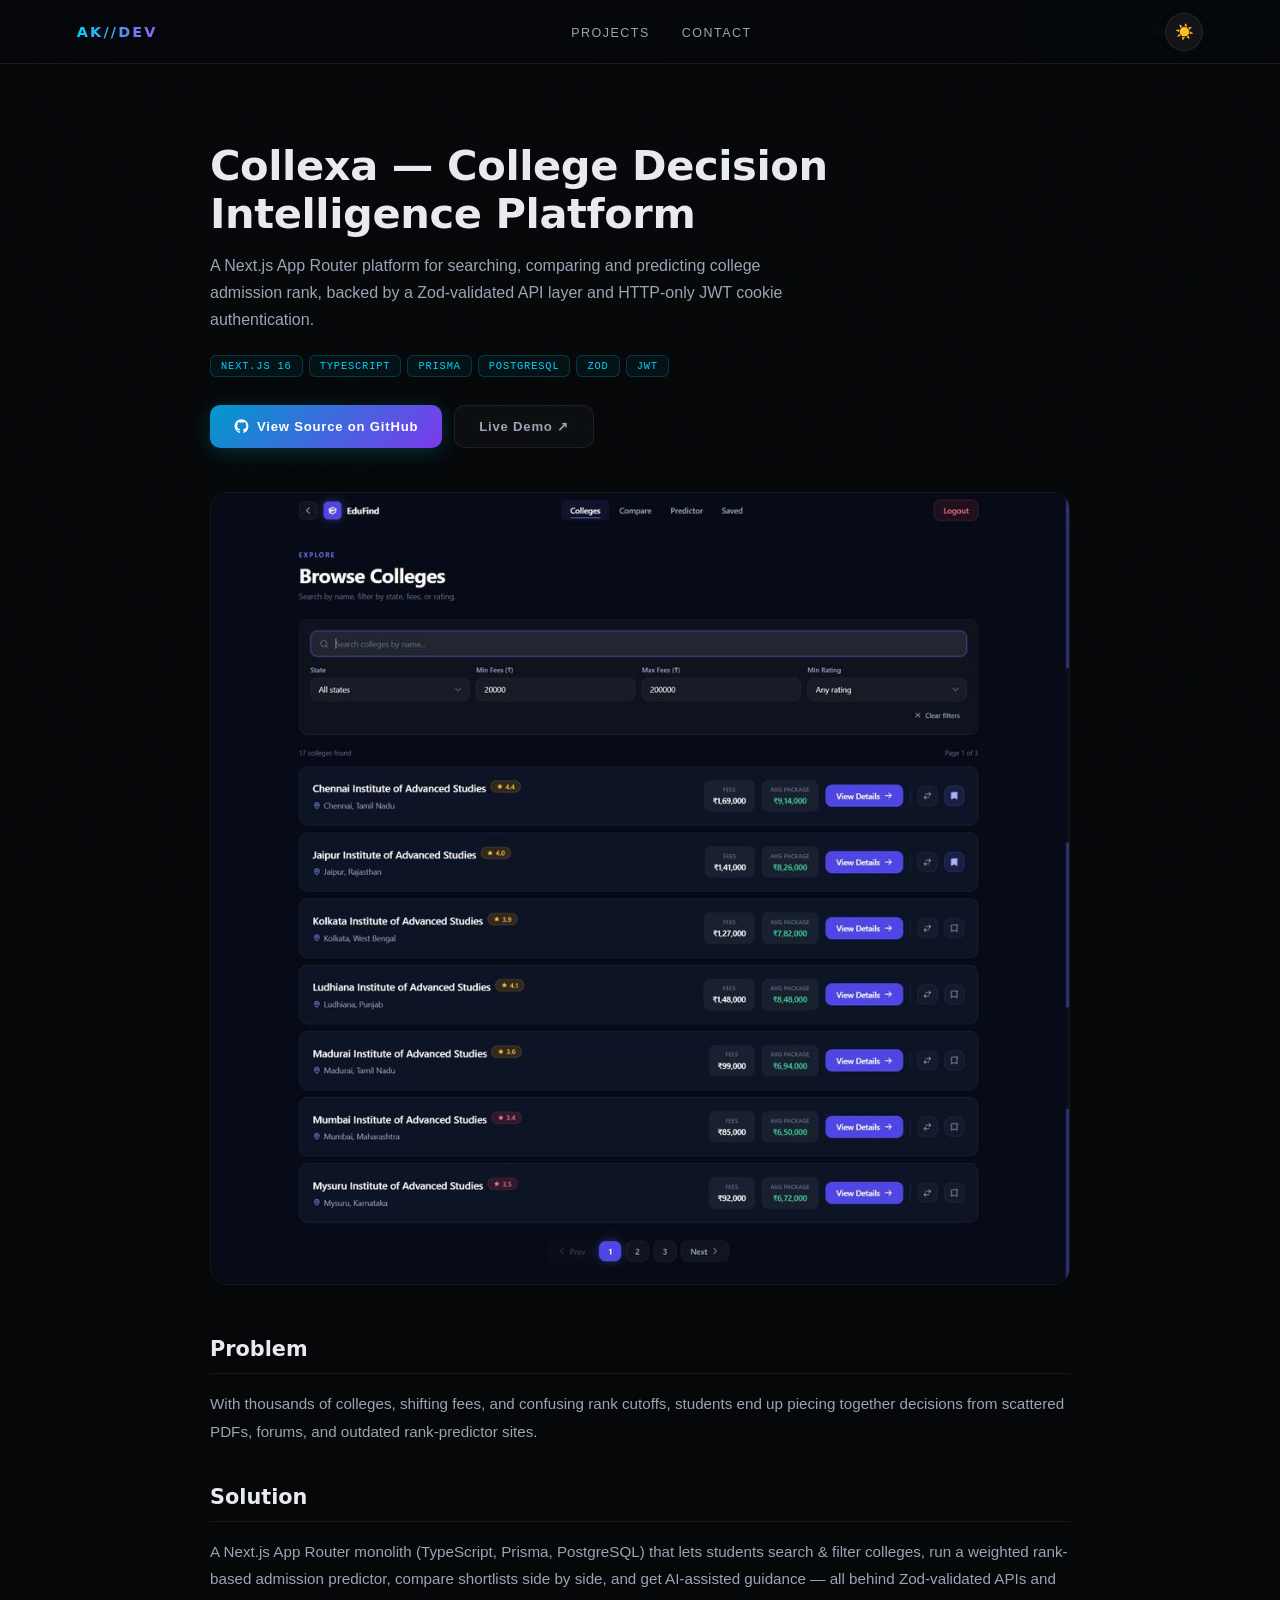
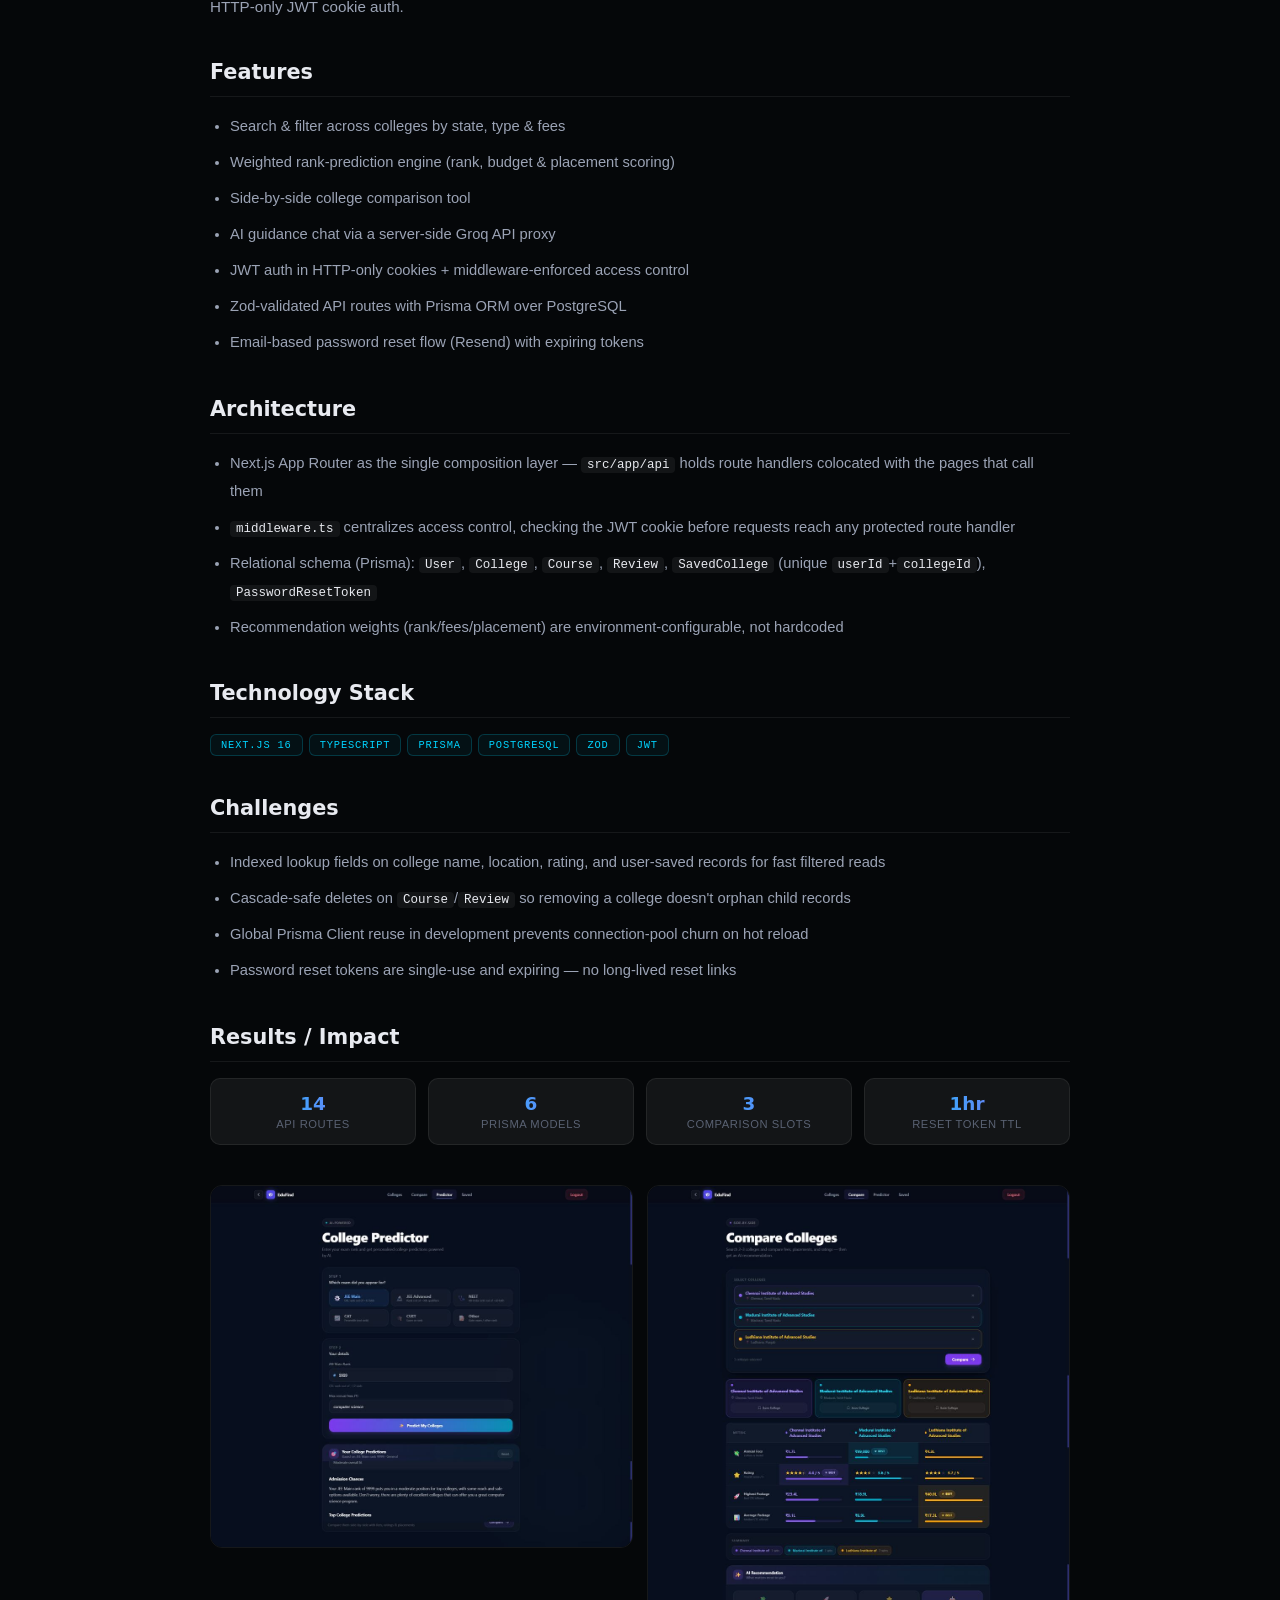
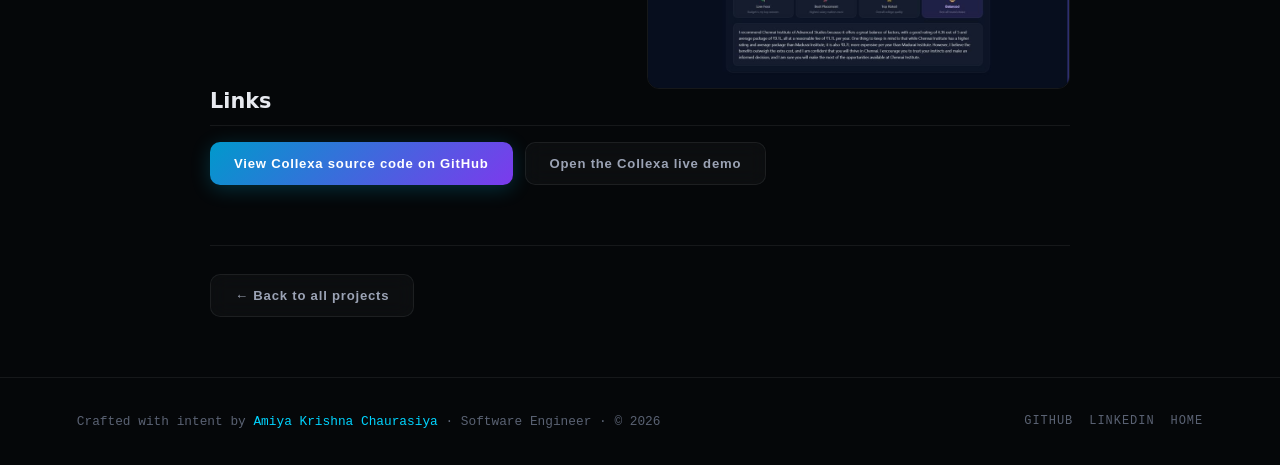
==== commit e27a3b31: "fix: improve project page spacing and mobile responsiveness" ====
--- a/projects/collexa.html
+++ b/projects/collexa.html
@@ -178,10 +178,10 @@
 
       <section class="case-section">
         <h2>Links</h2>
-        <ul>
-          <li><a href="https://github.com/Amiya-Krishna/Collexa-College-Decision-Intelligence-Platform" target="_blank" rel="noopener">View Collexa source code on GitHub</a></li>
-          <li><a href="https://college-discovery-vert.vercel.app" target="_blank" rel="noopener">Open the Collexa live demo</a></li>
-        </ul>
+        <div class="case-links case-links-section">
+          <a class="btn btn-primary" href="https://github.com/Amiya-Krishna/Collexa-College-Decision-Intelligence-Platform" target="_blank" rel="noopener">View Collexa source code on GitHub</a>
+          <a class="btn btn-outline" href="https://college-discovery-vert.vercel.app" target="_blank" rel="noopener">Open the Collexa live demo</a>
+        </div>
       </section>
 
       <div class="case-back">
--- a/style.css
+++ b/style.css
@@ -1044,6 +1044,20 @@
 
   .contact-icon, .theme-btn { width:44px; height:44px; }
   .proj-link { width:40px; height:40px; }
+
+  .case-main { padding:100px 5% 56px; }
+  .case-section { margin-bottom:32px; }
+  .case-section h2 { margin-bottom:12px; padding-bottom:10px; }
+  .case-section p { font-size:.92rem; line-height:1.7; }
+  .case-section ul { font-size:.9rem; line-height:1.75; padding-left:18px; }
+  .case-links { gap:10px; }
+  .case-back { margin-top:44px; padding-top:22px; }
+  .case-links .btn {
+    width:100%;
+    justify-content:center;
+    text-align:center;
+    white-space:normal;
+  }
 }
 
 /* ── SMALL PHONE (640px, original tag/tech breakpoint) ── */
@@ -1262,6 +1276,7 @@
 .case-tags { display:flex; flex-wrap:wrap; gap:6px; margin-bottom:28px; }
 
 .case-links { display:flex; flex-wrap:wrap; gap:12px; margin-bottom:44px; }
+.case-links.case-links-section { margin-bottom:0; }
 
 .case-hero-img {
   width:100%; border-radius:16px; border:1px solid var(--border);
@@ -1269,13 +1284,15 @@
 }
 .case-hero-img img { width:100%; display:block; }
 
-.case-section { margin-bottom:52px; }
+.case-main .case-section { padding:0; }
+.case-section { margin-bottom:40px; }
 .case-section h2 {
   font-family:var(--font-head); font-size:1.3rem; font-weight:700;
   color:var(--text); margin-bottom:16px; padding-bottom:12px;
   border-bottom:1px solid var(--border);
 }
 .case-section p { color:var(--text2); line-height:1.8; font-size:.95rem; }
+.case-section p + p { margin-top:14px; }
 .case-section ul { padding-left:20px; color:var(--text2); line-height:1.9; font-size:.92rem; }
 .case-section li { margin-bottom:8px; }
 .case-section li strong,
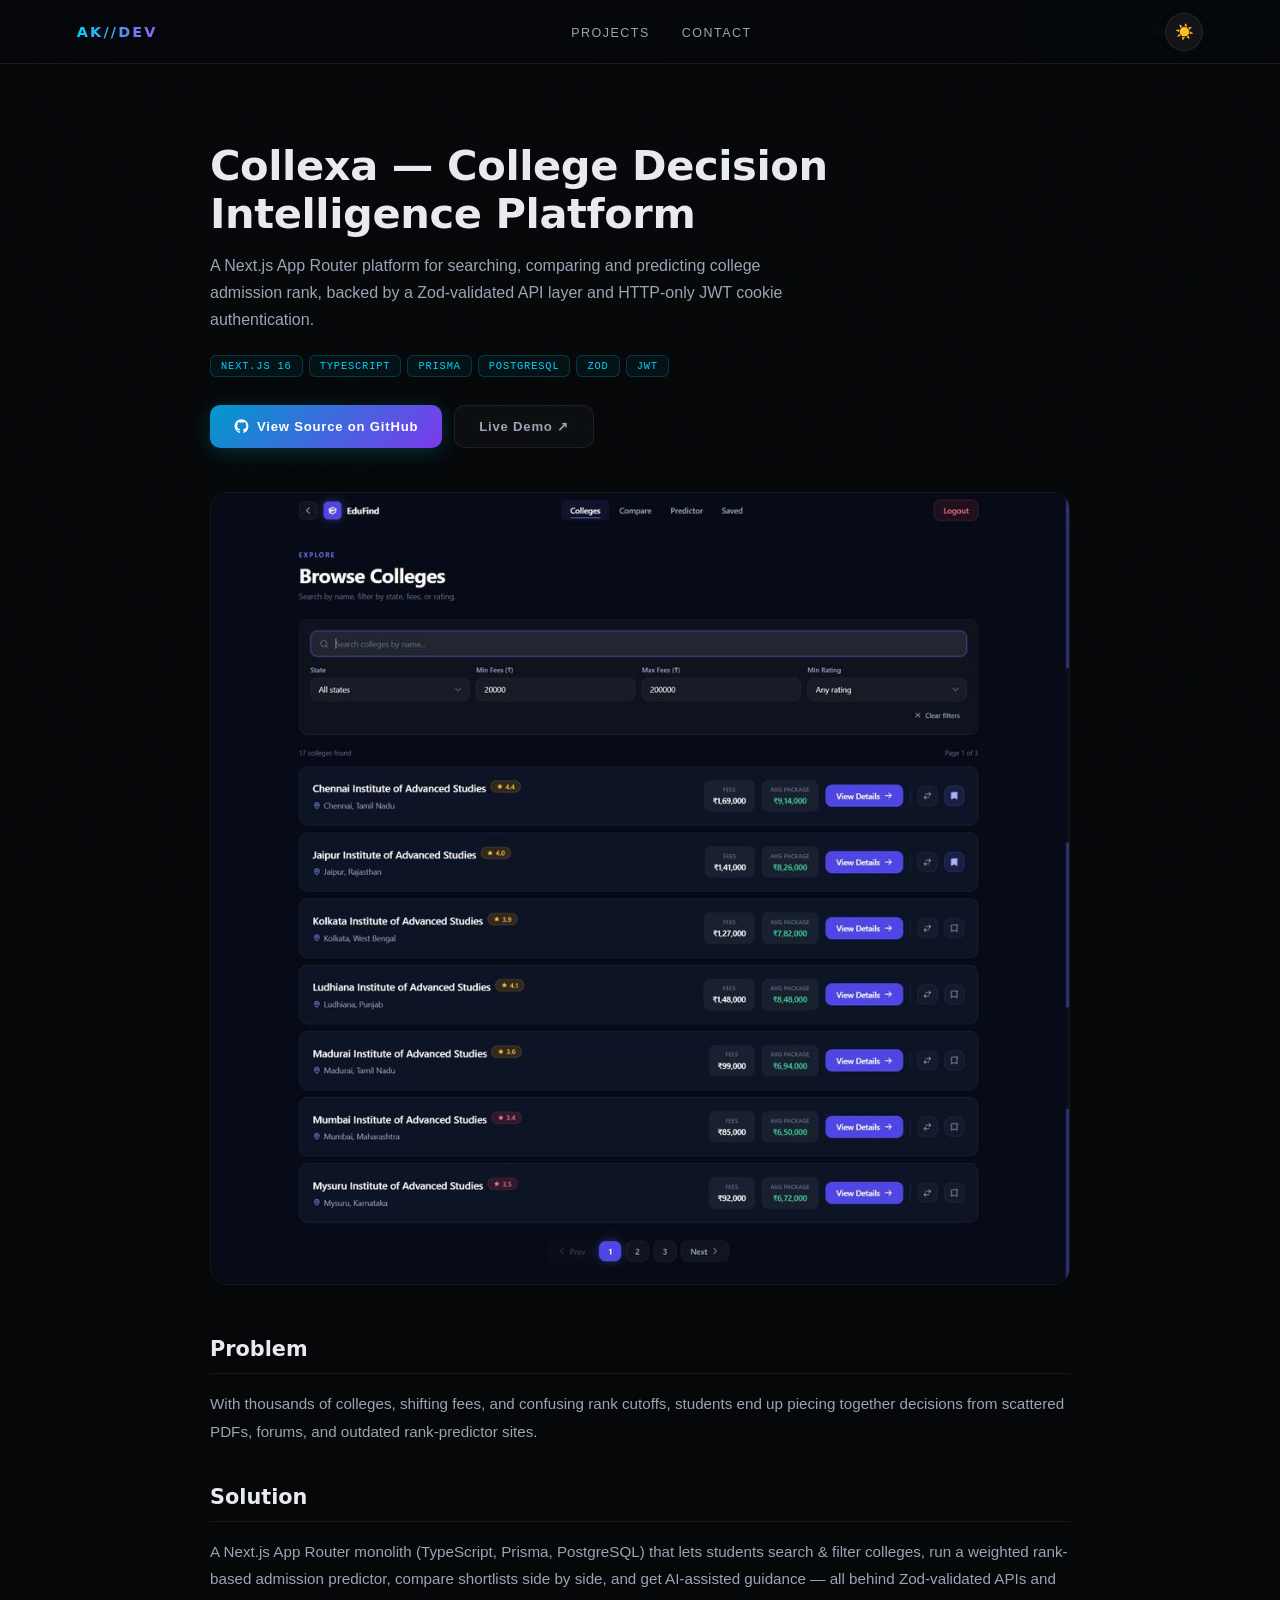
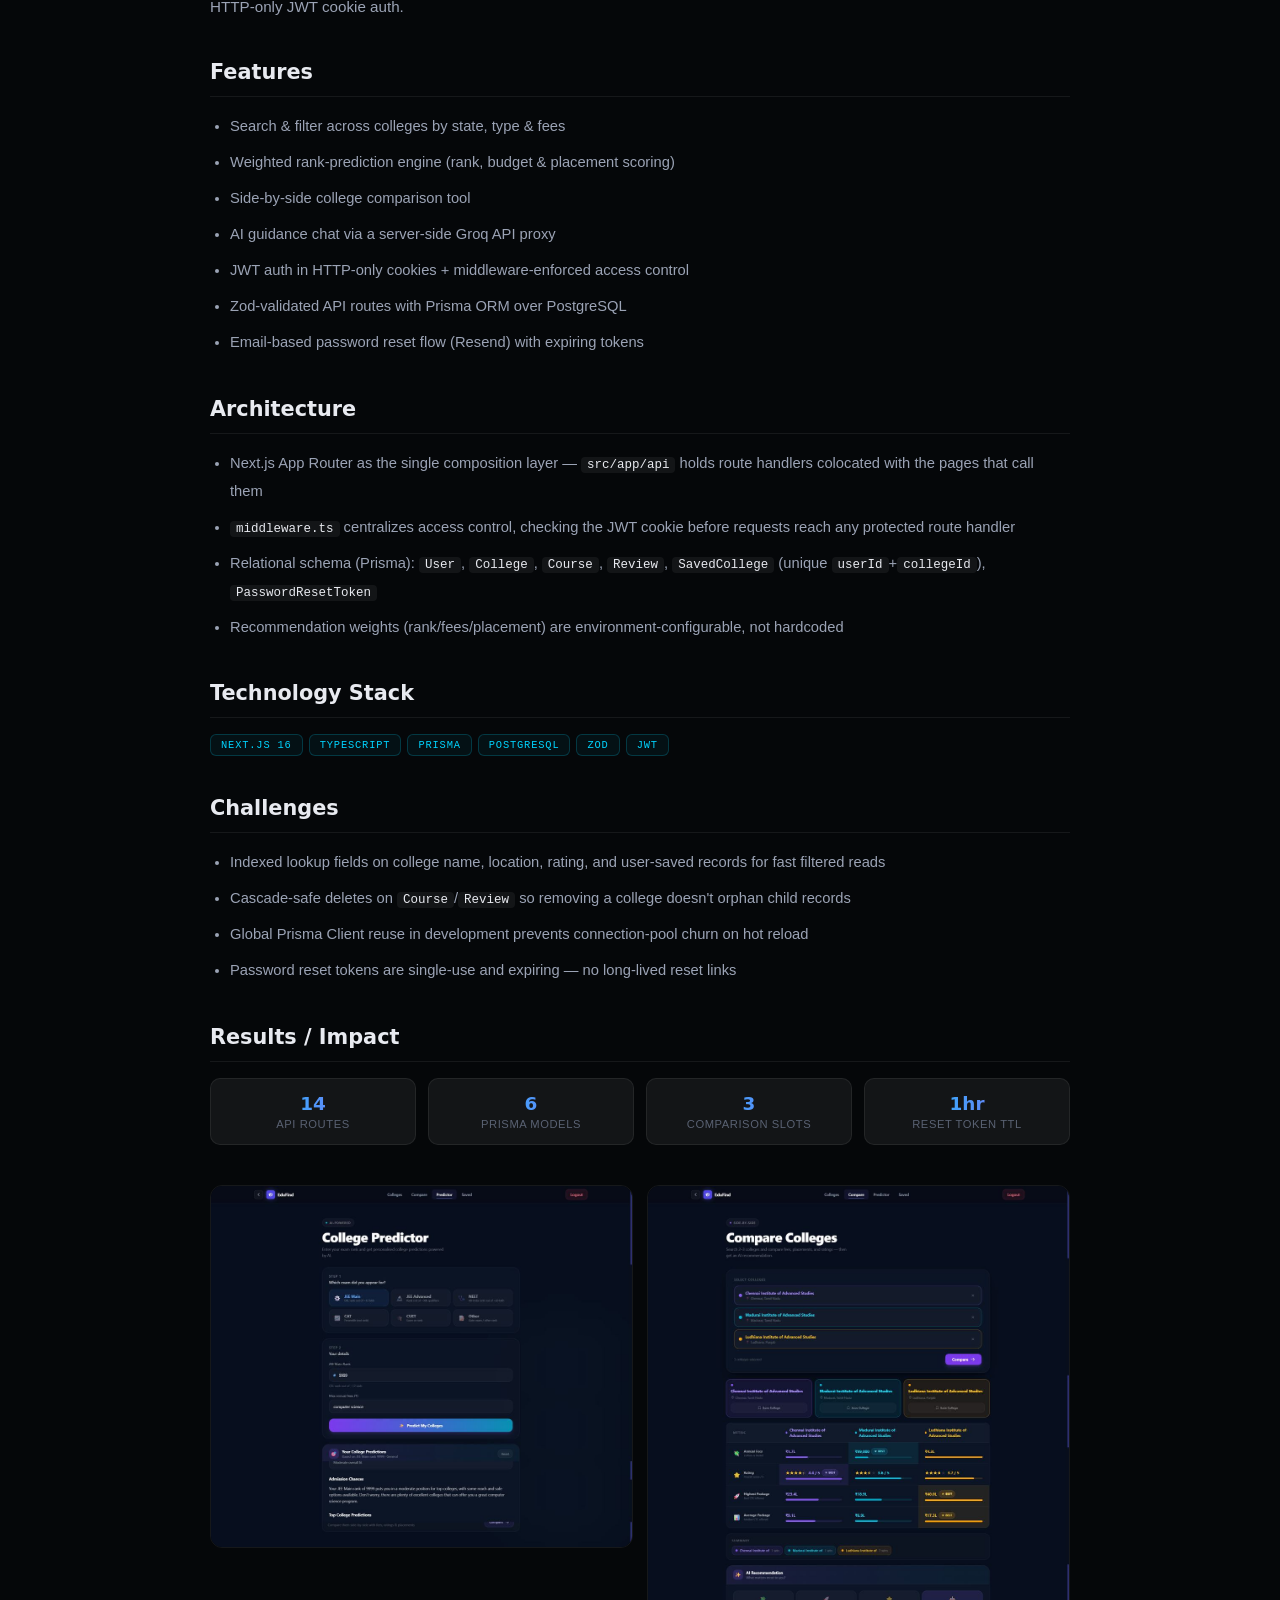
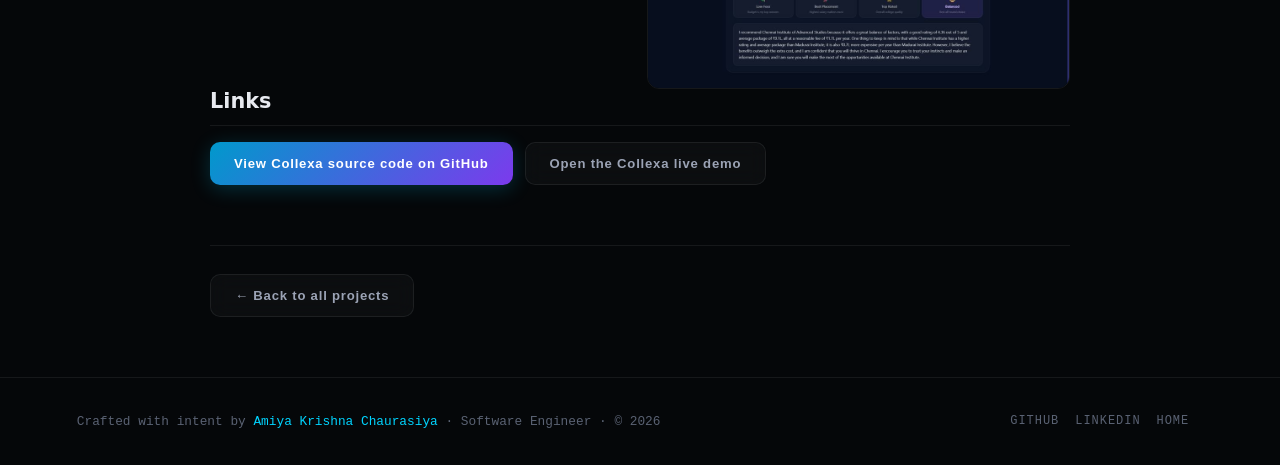
==== commit 8f215d22: "feat: enhance portfolio contact and social links" ====
--- a/projects/collexa.html
+++ b/projects/collexa.html
@@ -1,217 +1,394 @@
 <!doctype html>
 <html lang="en">
-<head>
-  <meta charset="UTF-8" />
-  <meta name="viewport" content="width=device-width, initial-scale=1.0" />
-
-  <title>Collexa — College Decision Intelligence Platform | Amiya Krishna Chaurasiya</title>
-
-  <meta name="description" content="Case study of Collexa, a Next.js 16 + TypeScript + Prisma + PostgreSQL platform built by Amiya Krishna Chaurasiya for college search, a weighted rank-prediction engine, side-by-side comparison, and Zod-validated APIs behind HTTP-only JWT cookie auth." />
-
-  <link rel="canonical" href="https://amiya-krishna-portfolio.vercel.app/projects/collexa.html" />
-
-  <!-- Open Graph -->
-  <meta property="og:title" content="Collexa — College Decision Intelligence Platform | Amiya Krishna Chaurasiya" />
-  <meta property="og:description" content="Case study of Collexa, a Next.js 16 + TypeScript + Prisma + PostgreSQL platform built by Amiya Krishna Chaurasiya for college search, a weighted rank-prediction engine, side-by-side comparison, and Zod-validated APIs behind HTTP-only JWT cookie auth." />
-  <meta property="og:url" content="https://amiya-krishna-portfolio.vercel.app/projects/collexa.html" />
-  <meta property="og:type" content="article" />
-  <meta property="og:image" content="https://amiya-krishna-portfolio.vercel.app/assets/projects/college-discovery-list.jpg" />
-  <meta property="og:site_name" content="Amiya Krishna Chaurasiya" />
-
-  <!-- Twitter / X Card -->
-  <meta name="twitter:card" content="summary_large_image" />
-  <meta name="twitter:title" content="Collexa — College Decision Intelligence Platform | Amiya Krishna Chaurasiya" />
-  <meta name="twitter:description" content="Case study of Collexa, a Next.js 16 + TypeScript + Prisma + PostgreSQL platform built by Amiya Krishna Chaurasiya for college search, a weighted rank-prediction engine, side-by-side comparison, and Zod-validated APIs behind HTTP-only JWT cookie auth." />
-  <meta name="twitter:image" content="https://amiya-krishna-portfolio.vercel.app/assets/projects/college-discovery-list.jpg" />
-
-  <!-- Favicon -->
-  <link rel="icon" type="image/svg+xml" href="../assets/favicon.svg" />
-  <link rel="alternate icon" href="../assets/favicon.svg" />
-  <link rel="apple-touch-icon" sizes="180x180" href="../assets/apple-touch-icon.png" />
-
-  <!-- SoftwareApplication structured data -->
-  <script type="application/ld+json">
-  {
-    "@context": "https://schema.org",
-    "@type": "SoftwareApplication",
-    "name": "Collexa — College Decision Intelligence Platform",
-    "description": "Case study of Collexa, a Next.js 16 + TypeScript + Prisma + PostgreSQL platform built by Amiya Krishna Chaurasiya for college search, a weighted rank-prediction engine, side-by-side comparison, and Zod-validated APIs behind HTTP-only JWT cookie auth.",
-    "url": "https://amiya-krishna-portfolio.vercel.app/projects/collexa.html",
-    "image": "https://amiya-krishna-portfolio.vercel.app/assets/projects/college-discovery-list.jpg",
-    "applicationCategory": "WebApplication",
-    "operatingSystem": "Web",
-    "codeRepository": "https://github.com/Amiya-Krishna/Collexa-College-Decision-Intelligence-Platform",
-    "author": {
-      "@type": "Person",
-      "@id": "https://amiya-krishna-portfolio.vercel.app/#person",
-      "name": "Amiya Krishna Chaurasiya"
-    },
-    "creator": {
-      "@type": "Person",
-      "@id": "https://amiya-krishna-portfolio.vercel.app/#person",
-      "name": "Amiya Krishna Chaurasiya"
-    }
-  }
-  </script>
-
-  <link rel="stylesheet" href="../style.css" />
-</head>
-
-<body>
-  <canvas id="bg-canvas"></canvas>
-
-  <nav>
-    <a href="../index.html" class="nav-logo" style="text-decoration:none">AK//DEV</a>
-    <ul class="nav-links">
-      <li><a href="../index.html#projects">Projects</a></li>
-      <li><a href="../index.html#contact">Contact</a></li>
-    </ul>
-    <div class="nav-right">
-      <button class="theme-btn" id="theme-toggle" title="Toggle theme" aria-label="Toggle light and dark theme">☀️</button>
-    </div>
-  </nav>
-
-  <main class="case-main">
-    <div class="case-container">
-      <nav class="breadcrumb" aria-label="Breadcrumb">
-        <a href="../index.html">Home</a>
-        <span>→</span>
-        <a href="../index.html#projects">Projects</a>
-        <span>→</span>
-        <span aria-current="page">Collexa</span>
-      </nav>
-
-      <div class="case-status">
-        <span class="proj-status status-live">🟢 Live in production on Vercel</span>
+  <head>
+    <meta charset="UTF-8" />
+    <meta name="viewport" content="width=device-width, initial-scale=1.0" />
+
+    <title>
+      Collexa — College Decision Intelligence Platform | Amiya Krishna
+      Chaurasiya
+    </title>
+
+    <meta
+      name="description"
+      content="Case study of Collexa, a Next.js 16 + TypeScript + Prisma + PostgreSQL platform built by Amiya Krishna Chaurasiya for college search, a weighted rank-prediction engine, side-by-side comparison, and Zod-validated APIs behind HTTP-only JWT cookie auth."
+    />
+
+    <link
+      rel="canonical"
+      href="https://www.amiyakrishna.dev/projects/collexa.html"
+    />
+
+    <!-- Open Graph -->
+    <meta
+      property="og:title"
+      content="Collexa — College Decision Intelligence Platform | Amiya Krishna Chaurasiya"
+    />
+    <meta
+      property="og:description"
+      content="Case study of Collexa, a Next.js 16 + TypeScript + Prisma + PostgreSQL platform built by Amiya Krishna Chaurasiya for college search, a weighted rank-prediction engine, side-by-side comparison, and Zod-validated APIs behind HTTP-only JWT cookie auth."
+    />
+    <meta
+      property="og:url"
+      content="https://www.amiyakrishna.dev/projects/collexa.html"
+    />
+    <meta property="og:type" content="article" />
+    <meta
+      property="og:image"
+      content="https://www.amiyakrishna.dev/assets/projects/college-discovery-list.jpg"
+    />
+    <meta property="og:site_name" content="Amiya Krishna Chaurasiya" />
+
+    <!-- Twitter / X Card -->
+    <meta name="twitter:card" content="summary_large_image" />
+    <meta
+      name="twitter:title"
+      content="Collexa — College Decision Intelligence Platform | Amiya Krishna Chaurasiya"
+    />
+    <meta
+      name="twitter:description"
+      content="Case study of Collexa, a Next.js 16 + TypeScript + Prisma + PostgreSQL platform built by Amiya Krishna Chaurasiya for college search, a weighted rank-prediction engine, side-by-side comparison, and Zod-validated APIs behind HTTP-only JWT cookie auth."
+    />
+    <meta
+      name="twitter:image"
+      content="https://www.amiyakrishna.dev/assets/projects/college-discovery-list.jpg"
+    />
+
+    <!-- Favicon -->
+    <link rel="icon" type="image/svg+xml" href="../assets/favicon.svg" />
+    <link rel="alternate icon" href="../assets/favicon.svg" />
+    <link
+      rel="apple-touch-icon"
+      sizes="180x180"
+      href="../assets/apple-touch-icon.png"
+    />
+
+    <!-- SoftwareApplication structured data -->
+    <script type="application/ld+json">
+      {
+        "@context": "https://schema.org",
+        "@type": "SoftwareApplication",
+        "name": "Collexa — College Decision Intelligence Platform",
+        "description": "Case study of Collexa, a Next.js 16 + TypeScript + Prisma + PostgreSQL platform built by Amiya Krishna Chaurasiya for college search, a weighted rank-prediction engine, side-by-side comparison, and Zod-validated APIs behind HTTP-only JWT cookie auth.",
+        "url": "https://www.amiyakrishna.dev/projects/collexa.html",
+        "image": "https://www.amiyakrishna.dev/assets/projects/college-discovery-list.jpg",
+        "applicationCategory": "WebApplication",
+        "operatingSystem": "Web",
+        "codeRepository": "https://github.com/Amiya-Krishna/Collexa-College-Decision-Intelligence-Platform",
+        "author": {
+          "@type": "Person",
+          "@id": "https://www.amiyakrishna.dev/#person",
+          "name": "Amiya Krishna Chaurasiya"
+        },
+        "creator": {
+          "@type": "Person",
+          "@id": "https://www.amiyakrishna.dev/#person",
+          "name": "Amiya Krishna Chaurasiya"
+        }
+      }
+    </script>
+
+    <link rel="stylesheet" href="../style.css" />
+  </head>
+
+  <body>
+    <canvas id="bg-canvas"></canvas>
+
+    <nav>
+      <a href="../index.html" class="nav-logo" style="text-decoration: none"
+        >AK//DEV</a
+      >
+      <ul class="nav-links">
+        <li><a href="../index.html#projects">Projects</a></li>
+        <li><a href="../index.html#contact">Contact</a></li>
+      </ul>
+      <div class="nav-right">
+        <button
+          class="theme-btn"
+          id="theme-toggle"
+          title="Toggle theme"
+          aria-label="Toggle light and dark theme"
+        >
+          ☀️
+        </button>
       </div>
-
-      <h1 class="case-title">Collexa — College Decision Intelligence Platform</h1>
-      <p class="case-subtitle">A Next.js App Router platform for searching, comparing and predicting college admission rank, backed by a Zod-validated API layer and HTTP-only JWT cookie authentication.</p>
-
-      <div class="case-tags">
+    </nav>
+
+    <main class="case-main">
+      <div class="case-container">
+        <nav class="breadcrumb" aria-label="Breadcrumb">
+          <a href="../index.html">Home</a>
+          <span>→</span>
+          <a href="../index.html#projects">Projects</a>
+          <span>→</span>
+          <span aria-current="page">Collexa</span>
+        </nav>
+
+        <div class="case-status">
+          <span class="proj-status status-live"
+            >🟢 Live in production on Vercel</span
+          >
+        </div>
+
+        <h1 class="case-title">
+          Collexa — College Decision Intelligence Platform
+        </h1>
+        <p class="case-subtitle">
+          A Next.js App Router platform for searching, comparing and predicting
+          college admission rank, backed by a Zod-validated API layer and
+          HTTP-only JWT cookie authentication.
+        </p>
+
+        <div class="case-tags">
+          <span class="tag">Next.js 16</span>
+          <span class="tag">TypeScript</span>
+          <span class="tag">Prisma</span>
+          <span class="tag">PostgreSQL</span>
+          <span class="tag">Zod</span>
+          <span class="tag">JWT</span>
+        </div>
+
+        <div class="case-links">
+          <a
+            class="btn btn-primary"
+            href="https://github.com/Amiya-Krishna/Collexa-College-Decision-Intelligence-Platform"
+            target="_blank"
+            rel="noopener"
+            aria-label="View Collexa source code on GitHub"
+            ><svg
+              width="15"
+              height="15"
+              viewBox="0 0 24 24"
+              fill="currentColor"
+              aria-hidden="true"
+              focusable="false"
+            >
+              <path
+                d="M12 .5C5.73.5.98 5.24.98 11.52c0 5.02 3.26 9.28 7.77 10.78.57.1.78-.25.78-.55v-2.16c-3.16.69-3.83-1.36-3.83-1.36-.52-1.31-1.26-1.66-1.26-1.66-1.03-.7.08-.69.08-.69 1.14.08 1.74 1.17 1.74 1.17 1.01 1.74 2.66 1.24 3.31.95.1-.73.4-1.24.72-1.53-2.52-.29-5.17-1.26-5.17-5.62 0-1.24.44-2.26 1.17-3.05-.12-.29-.51-1.45.11-3.01 0 0 .96-.31 3.14 1.16.91-.25 1.89-.38 2.86-.38.97 0 1.95.13 2.86.38 2.18-1.47 3.14-1.16 3.14-1.16.62 1.56.23 2.72.11 3.01.73.79 1.17 1.81 1.17 3.05 0 4.37-2.66 5.33-5.19 5.61.41.35.77 1.04.77 2.1v3.11c0 .3.2.66.79.55A11.53 11.53 0 0 0 23.02 11.52C23.02 5.24 18.27.5 12 .5Z"
+              />
+            </svg>
+            View Source on GitHub</a
+          >
+          <a
+            class="btn btn-outline"
+            href="https://college-discovery-vert.vercel.app"
+            target="_blank"
+            rel="noopener"
+            aria-label="Open Collexa live demo"
+            >Live Demo ↗</a
+          >
+        </div>
+
+        <div class="case-hero-img">
+          <img
+            src="../assets/projects/college-discovery-list.jpg"
+            alt="Collexa college search &amp; filter page"
+            loading="eager"
+          />
+        </div>
+
+        <section class="case-section">
+          <h2>Problem</h2>
+          <p>
+            With thousands of colleges, shifting fees, and confusing rank
+            cutoffs, students end up piecing together decisions from scattered
+            PDFs, forums, and outdated rank-predictor sites.
+          </p>
+        </section>
+
+        <section class="case-section">
+          <h2>Solution</h2>
+          <p>
+            A Next.js App Router monolith (TypeScript, Prisma, PostgreSQL) that
+            lets students search &amp; filter colleges, run a weighted
+            rank-based admission predictor, compare shortlists side by side, and
+            get AI-assisted guidance — all behind Zod-validated APIs and
+            HTTP-only JWT cookie auth.
+          </p>
+        </section>
+
+        <section class="case-section">
+          <h2>Features</h2>
+          <ul>
+            <li>
+              Search &amp; filter across colleges by state, type &amp; fees
+            </li>
+            <li>
+              Weighted rank-prediction engine (rank, budget &amp; placement
+              scoring)
+            </li>
+            <li>Side-by-side college comparison tool</li>
+            <li>AI guidance chat via a server-side Groq API proxy</li>
+            <li>
+              JWT auth in HTTP-only cookies + middleware-enforced access control
+            </li>
+            <li>Zod-validated API routes with Prisma ORM over PostgreSQL</li>
+            <li>
+              Email-based password reset flow (Resend) with expiring tokens
+            </li>
+          </ul>
+        </section>
+
+        <section class="case-section">
+          <h2>Architecture</h2>
+          <ul>
+            <li>
+              Next.js App Router as the single composition layer —
+              <code>src/app/api</code> holds route handlers colocated with the
+              pages that call them
+            </li>
+            <li>
+              <code>middleware.ts</code> centralizes access control, checking
+              the JWT cookie before requests reach any protected route handler
+            </li>
+            <li>
+              Relational schema (Prisma): <code>User</code>,
+              <code>College</code>, <code>Course</code>, <code>Review</code>,
+              <code>SavedCollege</code> (unique
+              <code>userId</code>+<code>collegeId</code>),
+              <code>PasswordResetToken</code>
+            </li>
+            <li>
+              Recommendation weights (rank/fees/placement) are
+              environment-configurable, not hardcoded
+            </li>
+          </ul>
+        </section>
+
+        <section class="case-section">
+          <h2>Technology Stack</h2>
+          <div class="tags">
             <span class="tag">Next.js 16</span>
             <span class="tag">TypeScript</span>
             <span class="tag">Prisma</span>
             <span class="tag">PostgreSQL</span>
             <span class="tag">Zod</span>
             <span class="tag">JWT</span>
+          </div>
+        </section>
+
+        <section class="case-section">
+          <h2>Challenges</h2>
+          <ul>
+            <li>
+              Indexed lookup fields on college name, location, rating, and
+              user-saved records for fast filtered reads
+            </li>
+            <li>
+              Cascade-safe deletes on <code>Course</code>/<code>Review</code> so
+              removing a college doesn't orphan child records
+            </li>
+            <li>
+              Global Prisma Client reuse in development prevents connection-pool
+              churn on hot reload
+            </li>
+            <li>
+              Password reset tokens are single-use and expiring — no long-lived
+              reset links
+            </li>
+          </ul>
+        </section>
+
+        <section class="case-section">
+          <h2>Results / Impact</h2>
+          <div class="metrics-grid">
+            <div class="metric-box">
+              <span class="metric-num">14</span>
+              <div class="metric-label">API Routes</div>
+            </div>
+            <div class="metric-box">
+              <span class="metric-num">6</span>
+              <div class="metric-label">Prisma Models</div>
+            </div>
+            <div class="metric-box">
+              <span class="metric-num">3</span>
+              <div class="metric-label">Comparison Slots</div>
+            </div>
+            <div class="metric-box">
+              <span class="metric-num">1hr</span>
+              <div class="metric-label">Reset Token TTL</div>
+            </div>
+          </div>
+        </section>
+
+        <div class="case-gallery">
+          <img
+            src="../assets/projects/college-discovery-predictor.jpg"
+            alt="Collexa — rank-based college predictor"
+            loading="lazy"
+          />
+          <img
+            src="../assets/projects/college-discovery-compare.jpg"
+            alt="Collexa — side-by-side college comparison"
+            loading="lazy"
+          />
+        </div>
+
+        <section class="case-section">
+          <h2>Links</h2>
+          <div class="case-links case-links-section">
+            <a
+              class="btn btn-primary"
+              href="https://github.com/Amiya-Krishna/Collexa-College-Decision-Intelligence-Platform"
+              target="_blank"
+              rel="noopener"
+              >View Collexa source code on GitHub</a
+            >
+            <a
+              class="btn btn-outline"
+              href="https://college-discovery-vert.vercel.app"
+              target="_blank"
+              rel="noopener"
+              >Open the Collexa live demo</a
+            >
+          </div>
+        </section>
+
+        <div class="case-back">
+          <a class="btn btn-outline" href="../index.html#projects"
+            >← Back to all projects</a
+          >
+        </div>
       </div>
-
-      <div class="case-links">
-        <a class="btn btn-primary" href="https://github.com/Amiya-Krishna/Collexa-College-Decision-Intelligence-Platform" target="_blank" rel="noopener" aria-label="View Collexa source code on GitHub"><svg width="15" height="15" viewBox="0 0 24 24" fill="currentColor" aria-hidden="true" focusable="false"><path d="M12 .5C5.73.5.98 5.24.98 11.52c0 5.02 3.26 9.28 7.77 10.78.57.1.78-.25.78-.55v-2.16c-3.16.69-3.83-1.36-3.83-1.36-.52-1.31-1.26-1.66-1.26-1.66-1.03-.7.08-.69.08-.69 1.14.08 1.74 1.17 1.74 1.17 1.01 1.74 2.66 1.24 3.31.95.1-.73.4-1.24.72-1.53-2.52-.29-5.17-1.26-5.17-5.62 0-1.24.44-2.26 1.17-3.05-.12-.29-.51-1.45.11-3.01 0 0 .96-.31 3.14 1.16.91-.25 1.89-.38 2.86-.38.97 0 1.95.13 2.86.38 2.18-1.47 3.14-1.16 3.14-1.16.62 1.56.23 2.72.11 3.01.73.79 1.17 1.81 1.17 3.05 0 4.37-2.66 5.33-5.19 5.61.41.35.77 1.04.77 2.1v3.11c0 .3.2.66.79.55A11.53 11.53 0 0 0 23.02 11.52C23.02 5.24 18.27.5 12 .5Z"/></svg> View Source on GitHub</a>
-        <a class="btn btn-outline" href="https://college-discovery-vert.vercel.app" target="_blank" rel="noopener" aria-label="Open Collexa live demo">Live Demo ↗</a>
+    </main>
+
+    <footer>
+      <div class="footer-left">
+        Crafted with intent by <strong>Amiya Krishna Chaurasiya</strong> ·
+        Software Engineer · © 2026
       </div>
-
-      <div class="case-hero-img">
-        <img src="../assets/projects/college-discovery-list.jpg" alt="Collexa college search &amp; filter page" loading="eager" />
+      <div class="footer-right">
+        <a
+          class="footer-link"
+          href="https://github.com/Amiya-Krishna"
+          target="_blank"
+          rel="noopener"
+          aria-label="Amiya Krishna Chaurasiya on GitHub"
+          >GITHUB</a
+        >
+        <a
+          class="footer-link"
+          href="https://www.linkedin.com/in/amiya-krishna"
+          target="_blank"
+          rel="noopener"
+          aria-label="Amiya Krishna Chaurasiya on LinkedIn"
+          >LINKEDIN</a
+        >
+        <a class="footer-link" href="../index.html">HOME</a>
       </div>
-
-      <section class="case-section">
-        <h2>Problem</h2>
-        <p>With thousands of colleges, shifting fees, and confusing rank cutoffs, students end up piecing together decisions from scattered PDFs, forums, and outdated rank-predictor sites.</p>
-      </section>
-
-      <section class="case-section">
-        <h2>Solution</h2>
-        <p>A Next.js App Router monolith (TypeScript, Prisma, PostgreSQL) that lets students search &amp; filter colleges, run a weighted rank-based admission predictor, compare shortlists side by side, and get AI-assisted guidance — all behind Zod-validated APIs and HTTP-only JWT cookie auth.</p>
-      </section>
-
-      <section class="case-section">
-        <h2>Features</h2>
-        <ul>
-              <li>Search &amp; filter across colleges by state, type &amp; fees</li>
-              <li>Weighted rank-prediction engine (rank, budget &amp; placement scoring)</li>
-              <li>Side-by-side college comparison tool</li>
-              <li>AI guidance chat via a server-side Groq API proxy</li>
-              <li>JWT auth in HTTP-only cookies + middleware-enforced access control</li>
-              <li>Zod-validated API routes with Prisma ORM over PostgreSQL</li>
-              <li>Email-based password reset flow (Resend) with expiring tokens</li>
-        </ul>
-      </section>
-
-      <section class="case-section">
-        <h2>Architecture</h2>
-        <ul>
-              <li>Next.js App Router as the single composition layer — <code>src/app/api</code> holds route handlers colocated with the pages that call them</li>
-              <li><code>middleware.ts</code> centralizes access control, checking the JWT cookie before requests reach any protected route handler</li>
-              <li>Relational schema (Prisma): <code>User</code>, <code>College</code>, <code>Course</code>, <code>Review</code>, <code>SavedCollege</code> (unique <code>userId</code>+<code>collegeId</code>), <code>PasswordResetToken</code></li>
-              <li>Recommendation weights (rank/fees/placement) are environment-configurable, not hardcoded</li>
-        </ul>
-      </section>
-
-      <section class="case-section">
-        <h2>Technology Stack</h2>
-        <div class="tags">
-            <span class="tag">Next.js 16</span>
-            <span class="tag">TypeScript</span>
-            <span class="tag">Prisma</span>
-            <span class="tag">PostgreSQL</span>
-            <span class="tag">Zod</span>
-            <span class="tag">JWT</span>
-        </div>
-      </section>
-
-      <section class="case-section">
-        <h2>Challenges</h2>
-        <ul>
-              <li>Indexed lookup fields on college name, location, rating, and user-saved records for fast filtered reads</li>
-              <li>Cascade-safe deletes on <code>Course</code>/<code>Review</code> so removing a college doesn't orphan child records</li>
-              <li>Global Prisma Client reuse in development prevents connection-pool churn on hot reload</li>
-              <li>Password reset tokens are single-use and expiring — no long-lived reset links</li>
-        </ul>
-      </section>
-
-      <section class="case-section">
-        <h2>Results / Impact</h2>
-        <div class="metrics-grid">
-            <div class="metric-box"><span class="metric-num">14</span><div class="metric-label">API Routes</div></div>
-            <div class="metric-box"><span class="metric-num">6</span><div class="metric-label">Prisma Models</div></div>
-            <div class="metric-box"><span class="metric-num">3</span><div class="metric-label">Comparison Slots</div></div>
-            <div class="metric-box"><span class="metric-num">1hr</span><div class="metric-label">Reset Token TTL</div></div>
-        </div>
-      </section>
-
-          <div class="case-gallery">
-            <img src="../assets/projects/college-discovery-predictor.jpg" alt="Collexa — rank-based college predictor" loading="lazy" />
-            <img src="../assets/projects/college-discovery-compare.jpg" alt="Collexa — side-by-side college comparison" loading="lazy" />
-          </div>
-
-      <section class="case-section">
-        <h2>Links</h2>
-        <div class="case-links case-links-section">
-          <a class="btn btn-primary" href="https://github.com/Amiya-Krishna/Collexa-College-Decision-Intelligence-Platform" target="_blank" rel="noopener">View Collexa source code on GitHub</a>
-          <a class="btn btn-outline" href="https://college-discovery-vert.vercel.app" target="_blank" rel="noopener">Open the Collexa live demo</a>
-        </div>
-      </section>
-
-      <div class="case-back">
-        <a class="btn btn-outline" href="../index.html#projects">← Back to all projects</a>
-      </div>
-    </div>
-  </main>
-
-  <footer>
-    <div class="footer-left">
-      Crafted with intent by <strong>Amiya Krishna Chaurasiya</strong> · Software Engineer · © 2026
-    </div>
-    <div class="footer-right">
-      <a class="footer-link" href="https://github.com/Amiya-Krishna" target="_blank" rel="noopener" aria-label="Amiya Krishna Chaurasiya on GitHub">GITHUB</a>
-      <a class="footer-link" href="https://www.linkedin.com/in/amiya-krishna" target="_blank" rel="noopener" aria-label="Amiya Krishna Chaurasiya on LinkedIn">LINKEDIN</a>
-      <a class="footer-link" href="../index.html">HOME</a>
-    </div>
-  </footer>
-
-  <script>
-    // Minimal theme toggle so the control isn't dead on this page
-    (function () {
-      const btn = document.getElementById("theme-toggle");
-      let isDark = true;
-      btn.addEventListener("click", function () {
-        isDark = !isDark;
-        document.body.setAttribute("data-theme", isDark ? "dark" : "light");
-        btn.textContent = isDark ? "☀️" : "🌙";
-      });
-    })();
-  </script>
-</body>
+    </footer>
+
+    <script>
+      // Minimal theme toggle so the control isn't dead on this page
+      (function () {
+        const btn = document.getElementById("theme-toggle");
+        let isDark = true;
+        btn.addEventListener("click", function () {
+          isDark = !isDark;
+          document.body.setAttribute("data-theme", isDark ? "dark" : "light");
+          btn.textContent = isDark ? "☀️" : "🌙";
+        });
+      })();
+    </script>
+  </body>
 </html>
--- a/style.css
+++ b/style.css
@@ -454,6 +454,19 @@
 }
 .btn-outline:hover { border-color:var(--cyan); color:var(--cyan); background:rgba(0,212,255,.05); transform:translateY(-3px); }
 
+/* ── SOCIAL ICON BUTTONS ── */
+.hero-social-icons { display:inline-flex; align-items:center; gap:10px; }
+.icon-btn {
+  display:inline-flex; align-items:center; justify-content:center;
+  width:44px; height:44px; border-radius:10px;
+  background:var(--surface); border:1px solid var(--border); color:var(--text2);
+  backdrop-filter:blur(10px); transition:.3s ease; flex-shrink:0;
+}
+.icon-btn:hover, .icon-btn:focus-visible {
+  border-color:var(--cyan); color:var(--cyan); background:rgba(0,212,255,.05); transform:translateY(-3px);
+}
+.icon-btn:focus-visible { outline:2px solid var(--cyan); outline-offset:2px; }
+
 /* ── SECTION HEADERS ── */
 .section-kicker {
   font-family:var(--font-mono); font-size:.68rem; letter-spacing:.2em;
@@ -937,6 +950,92 @@
 .contact-card h3 { font-family:var(--font-head); font-size:.85rem; font-weight:700; color:var(--text); margin-bottom:3px; letter-spacing:.03em; }
 .contact-card p { color:var(--text3); font-size:.8rem; font-family:var(--font-mono); }
 
+/* ── CONTACT: MESSAGE FORM ── */
+.contact-form-wrap { grid-column:1 / -1; margin-top:8px; }
+.contact-form-card {
+  background:var(--surface); border:1px solid var(--border);
+  border-radius:16px; padding:32px clamp(20px,4vw,36px);
+}
+.contact-form-title {
+  font-family:var(--font-head); font-size:1.15rem; font-weight:700;
+  color:var(--text); margin-bottom:8px; letter-spacing:-.01em;
+}
+.contact-form-sub {
+  color:var(--text2); font-size:.88rem; line-height:1.7; font-weight:300;
+  margin-bottom:26px; max-width:560px;
+}
+
+#contact-form { display:flex; flex-direction:column; gap:18px; max-width:560px; }
+
+.form-group { display:flex; flex-direction:column; gap:7px; }
+.form-group label {
+  font-family:var(--font-mono); font-size:.68rem; letter-spacing:.1em;
+  text-transform:uppercase; color:var(--text3);
+}
+
+.form-group input,
+.form-group textarea {
+  width:100%; background:var(--bg3); border:1px solid var(--border);
+  border-radius:10px; padding:13px 16px; color:var(--text);
+  font-family:var(--font-body); font-size:.92rem; transition:.25s ease;
+  resize:vertical;
+}
+.form-group input::placeholder,
+.form-group textarea::placeholder { color:var(--text3); }
+.form-group input:focus,
+.form-group textarea:focus {
+  outline:none; border-color:var(--cyan); box-shadow:0 0 0 3px rgba(0,212,255,.12);
+}
+.form-group input:invalid[data-touched="true"],
+.form-group textarea:invalid[data-touched="true"],
+.form-group.has-error input,
+.form-group.has-error textarea {
+  border-color:var(--orange);
+}
+
+.field-error {
+  display:block; min-height:1em; font-family:var(--font-mono);
+  font-size:.72rem; color:var(--orange); line-height:1.5;
+}
+
+/* honeypot — hidden from sighted users and keyboard/tab order, still in the DOM for bots */
+.hp-field {
+  position:absolute; width:1px; height:1px; overflow:hidden;
+  clip:rect(0 0 0 0); white-space:nowrap; left:-9999px;
+}
+
+.contact-submit-btn {
+  align-self:flex-start; margin-top:4px; position:relative;
+  display:inline-flex; align-items:center; gap:10px;
+}
+.contact-submit-btn:disabled { opacity:.7; cursor:not-allowed; transform:none !important; }
+.btn-spinner {
+  display:none; width:14px; height:14px; border-radius:50%;
+  border:2px solid rgba(255,255,255,.4); border-top-color:#fff;
+  animation:spin .7s linear infinite;
+}
+.contact-submit-btn.is-loading .btn-spinner { display:inline-block; }
+@keyframes spin { to { transform:rotate(360deg); } }
+
+.form-status {
+  font-family:var(--font-mono); font-size:.78rem; line-height:1.6;
+  border-radius:10px; padding:0; transition:.25s ease;
+}
+.form-status:empty { display:none; }
+.form-status.success {
+  padding:12px 16px; background:rgba(0,255,136,.08);
+  border:1px solid rgba(0,255,136,.25); color:var(--green-text);
+}
+.form-status.error {
+  padding:12px 16px; background:rgba(255,107,53,.08);
+  border:1px solid rgba(255,107,53,.3); color:var(--orange);
+}
+
+@media (max-width:480px) {
+  .contact-form-card { padding:24px 18px; }
+  .contact-submit-btn { width:100%; justify-content:center; }
+}
+
 /* email copy */
 .email-copy {
   display:flex; align-items:center; gap:14px; margin-top:28px;
@@ -970,12 +1069,13 @@
 }
 .footer-left { color:var(--text3); font-size:.8rem; font-family:var(--font-mono); }
 .footer-left strong { color:var(--cyan); font-weight:400; }
-.footer-right { display:flex; gap:16px; }
+.footer-right { display:flex; gap:16px; margin-right:14px; }
 .footer-link {
   color:var(--text3); text-decoration:none; font-size:.75rem;
   font-family:var(--font-mono); letter-spacing:.08em; transition:.25s;
 }
 .footer-link:hover { color:var(--cyan); }
+.footer-icon-link { display:inline-flex; align-items:center; }
 
 /* ── REVEAL ── */
 .reveal { opacity:0; transform:translateY(28px); transition:opacity .7s ease, transform .7s ease; }
@@ -1041,6 +1141,7 @@
 
   .hero-cta { flex-direction:column; align-items:stretch; }
   .hero-cta .btn { justify-content:center; width:100%; }
+  .hero-social-icons { justify-content:center; width:100%; }
 
   .contact-icon, .theme-btn { width:44px; height:44px; }
   .proj-link { width:40px; height:40px; }
@@ -1093,7 +1194,7 @@
   .resume-card { padding:18px; }
 
   footer { text-align:center; justify-content:center; }
-  .footer-right { justify-content:center; width:100%; }
+  .footer-right { justify-content:center; width:100%; margin-right:0; }
 
   /* On very narrow screens, justified text creates uneven word
      spacing — left-align these paragraphs for better mobile readability */
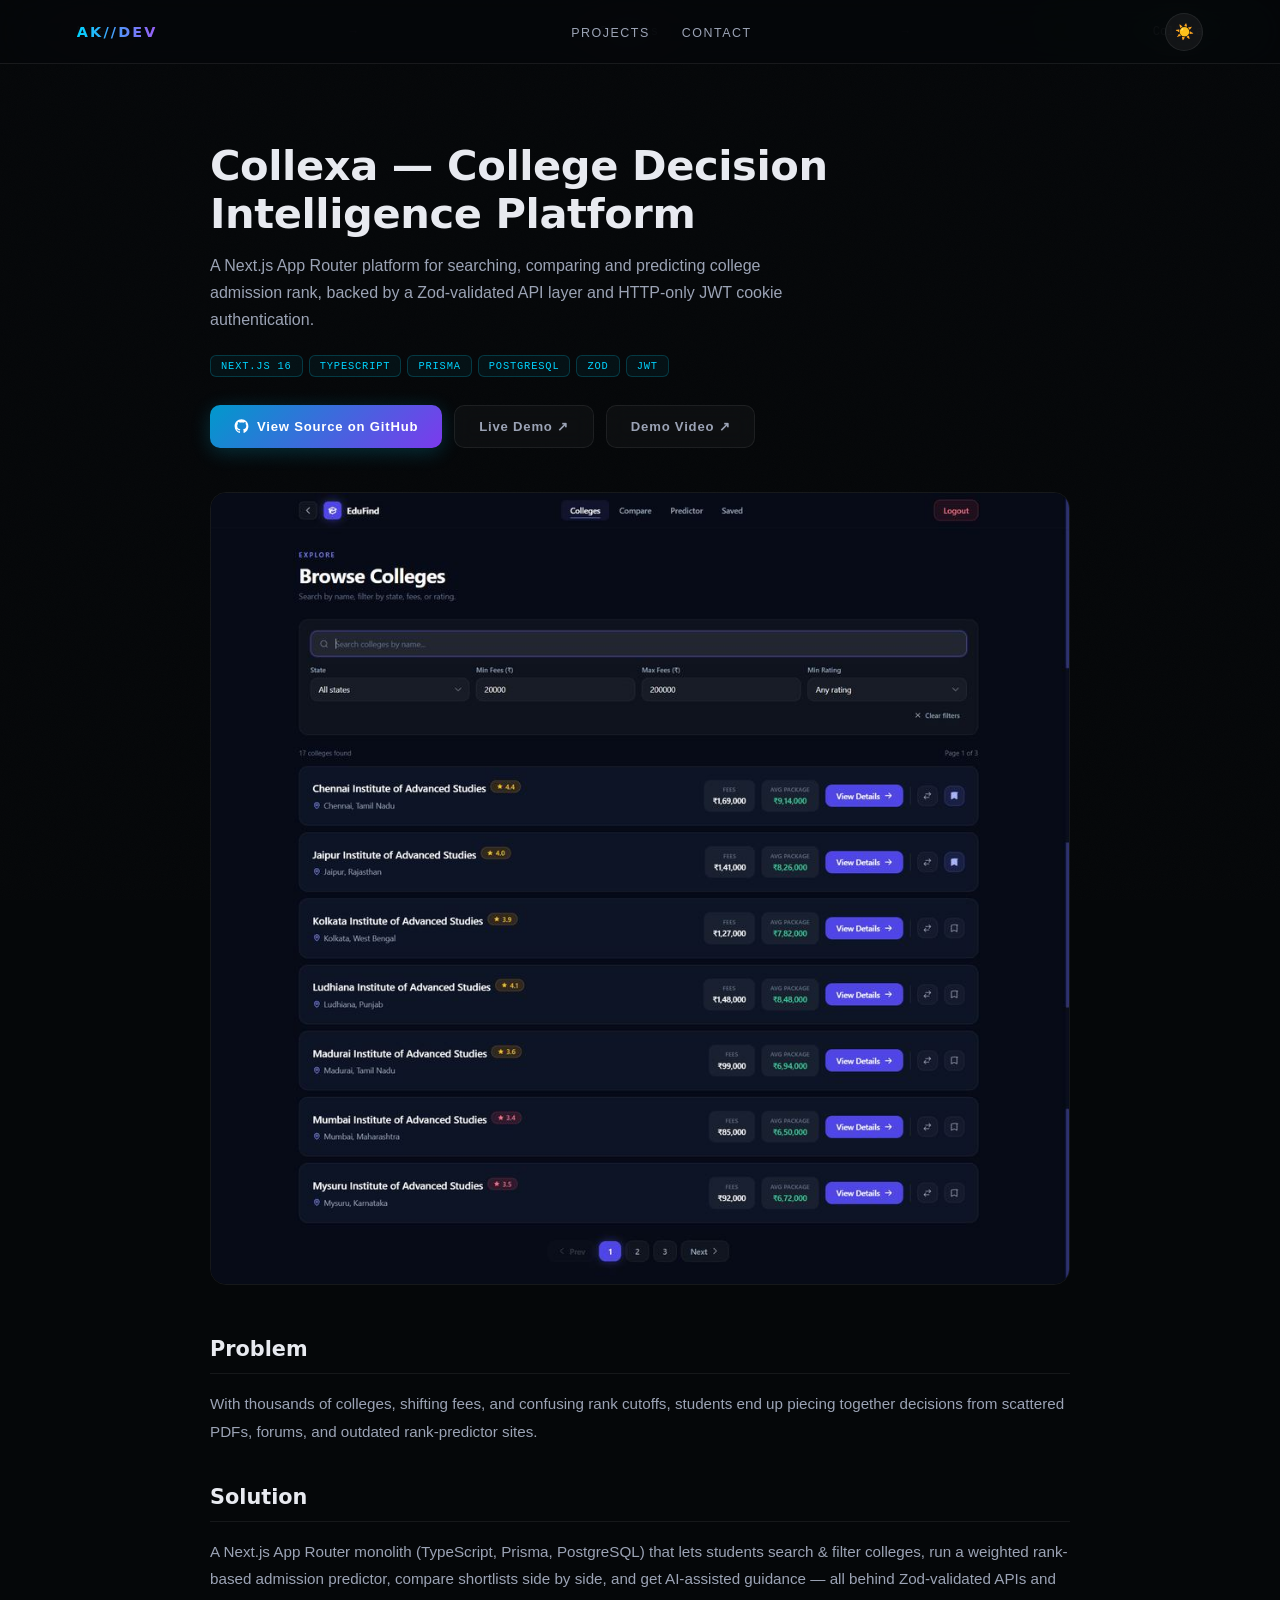
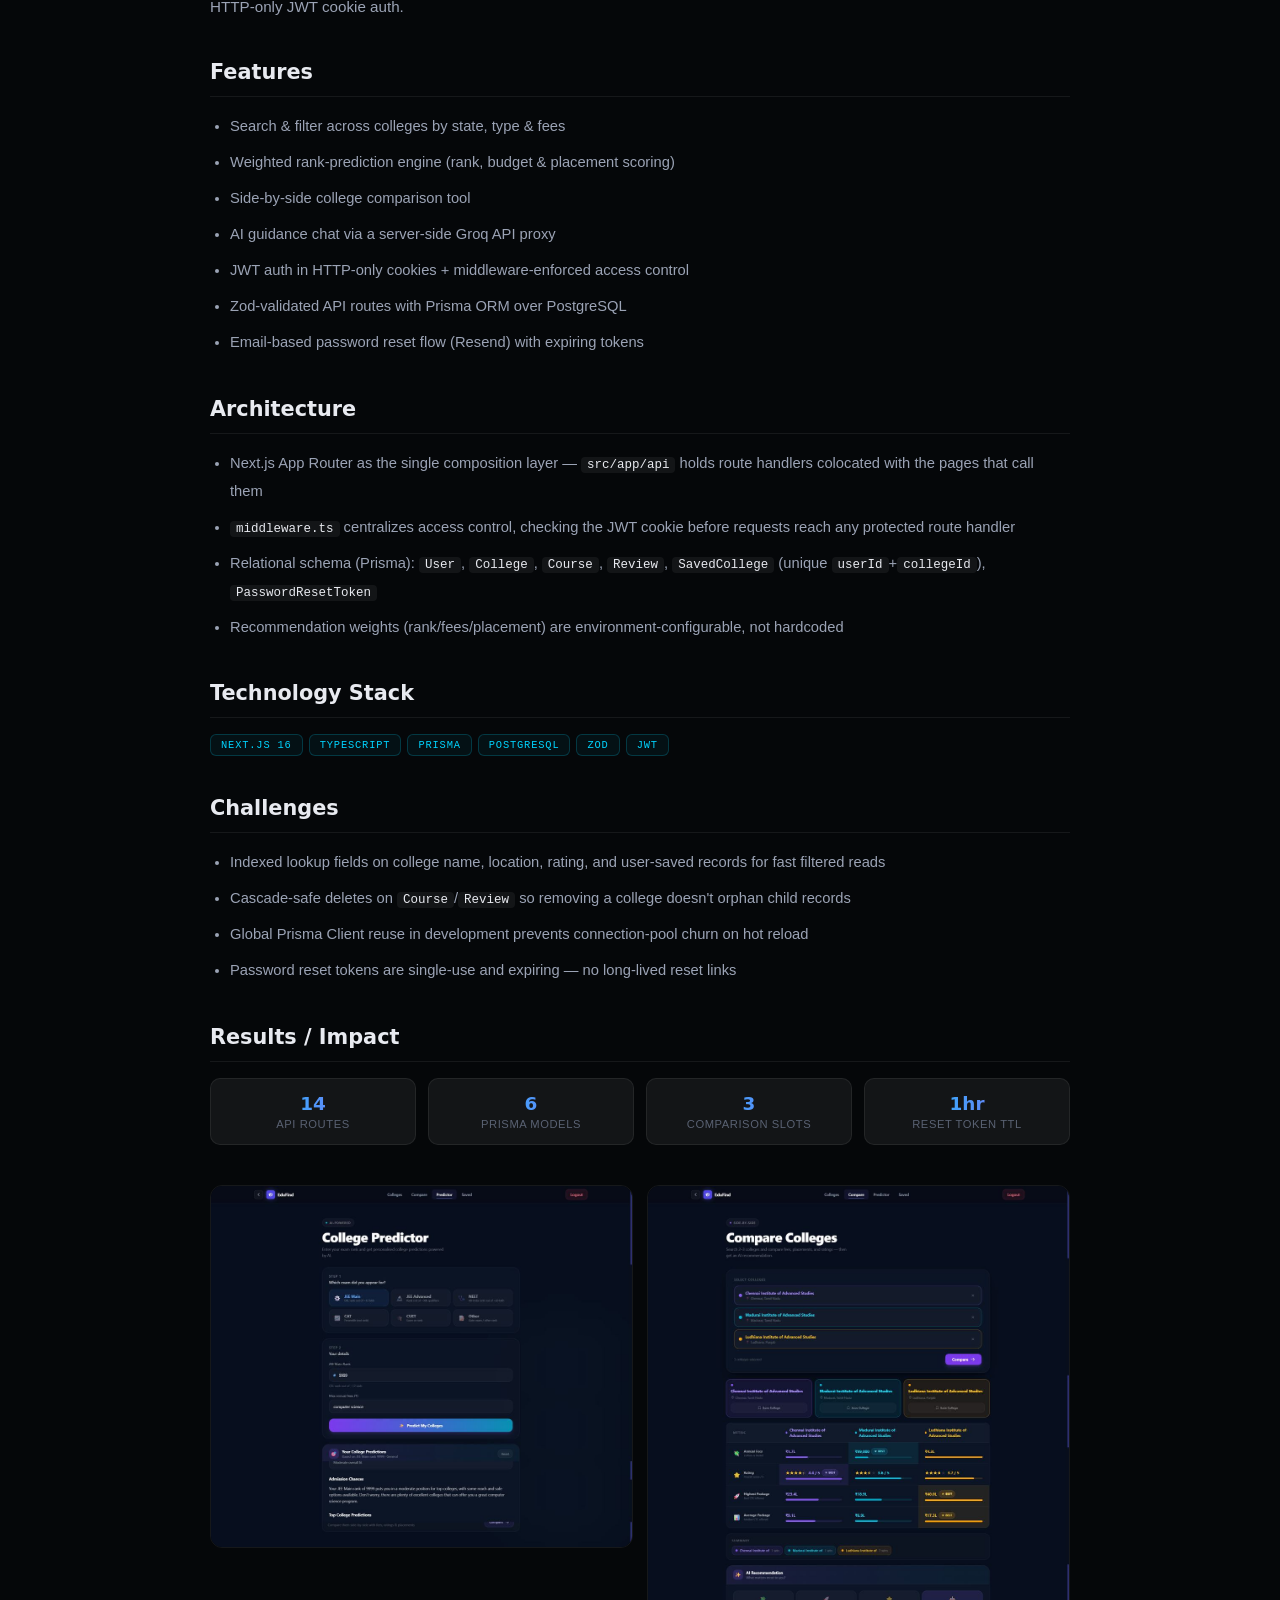
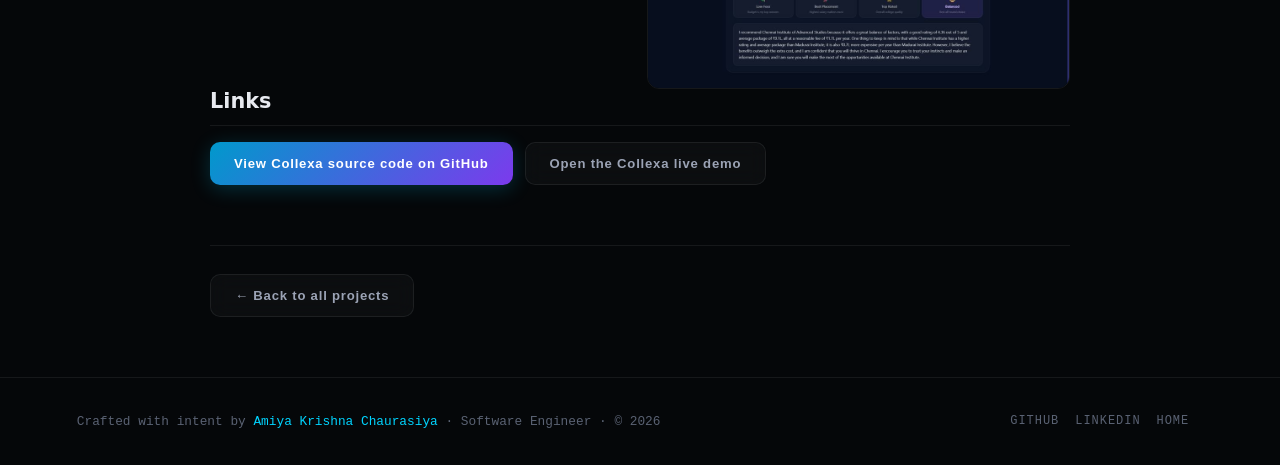
==== commit 960aa257: "feat(portfolio): restore demo video buttons for all projects" ====
--- a/projects/collexa.html
+++ b/projects/collexa.html
@@ -177,6 +177,13 @@
             aria-label="Open Collexa live demo"
             >Live Demo ↗</a
           >
+          <a
+            class="btn btn-outline"
+            href="../assets/projects/college-discovery-demo.mp4"
+            target="_blank"
+            rel="noopener"
+            aria-label="Watch Collexa demo video"
+          >Demo Video ↗</a>
         </div>
 
         <div class="case-hero-img">
--- a/style.css
+++ b/style.css
@@ -310,6 +310,11 @@
 
 @media (max-width:992px){
 
+.hero{
+  padding-inline:5%;
+  padding-top:40px;
+}
+
 .hero-inner{
     grid-template-columns:1fr;
     grid-template-rows:none;
@@ -326,6 +331,18 @@
     align-self:auto;
 }
 
+.hero-avatar{
+    order:1;
+}
+
+.hero-left{
+    order:2;
+}
+
+.hero-terminal{
+    order:3;
+}
+
 .hero{
     text-align:center;
 }
@@ -366,6 +383,10 @@
 }
 
 @media (max-width:576px){
+
+.hero{
+  padding-inline:5%;
+}
 
 .hero-avatar{
     width:136px;
@@ -454,18 +475,197 @@
 }
 .btn-outline:hover { border-color:var(--cyan); color:var(--cyan); background:rgba(0,212,255,.05); transform:translateY(-3px); }
 
-/* ── SOCIAL ICON BUTTONS ── */
-.hero-social-icons { display:inline-flex; align-items:center; gap:10px; }
+/* ── GLOBAL SOCIAL & CONTACT ICON STYLES ── */
+.hero-social-icons,
+.footer-social-icons {
+  display: inline-flex;
+  align-items: center;
+  gap: 12px;
+}
+
 .icon-btn {
-  display:inline-flex; align-items:center; justify-content:center;
-  width:44px; height:44px; border-radius:10px;
-  background:var(--surface); border:1px solid var(--border); color:var(--text2);
-  backdrop-filter:blur(10px); transition:.3s ease; flex-shrink:0;
-}
-.icon-btn:hover, .icon-btn:focus-visible {
-  border-color:var(--cyan); color:var(--cyan); background:rgba(0,212,255,.05); transform:translateY(-3px);
-}
-.icon-btn:focus-visible { outline:2px solid var(--cyan); outline-offset:2px; }
+  display: inline-flex;
+  align-items: center;
+  justify-content: center;
+  width: 44px;
+  height: 44px;
+  border-radius: 12px;
+  background: var(--surface);
+  border: 1px solid var(--border);
+  color: var(--text);
+  backdrop-filter: blur(10px);
+  transition: all .3s ease;
+  flex-shrink: 0;
+  text-decoration: none;
+}
+
+.icon-btn:hover, 
+.icon-btn:focus-visible {
+  transform: translateY(-3px);
+}
+
+.icon-btn svg {
+  width: 22px;
+  height: 22px;
+  fill: currentColor;
+}
+
+/* ══════════════════════════════════════════════════════════
+   BRAND ICON BADGES — WhatsApp, Email, GitHub, LinkedIn, Instagram
+   Single source of truth. Applies to hero social icons AND the
+   contact-card icons (.contact-icon.brand-*) via shared selectors.
+   Colors are fixed, real brand colors with a white glyph on top —
+   this keeps every logo fully legible in both light and dark mode,
+   since none of it depends on --text/--surface theme variables.
+   ══════════════════════════════════════════════════════════ */
+
+/* 🟢 WhatsApp — official green (#25D366), white glyph */
+.hero-social-whatsapp,
+.contact-icon.brand-whatsapp {
+  background: #25D366 !important;
+  border-color: #25D366 !important;
+  color: #ffffff !important;
+}
+.hero-social-whatsapp:hover,
+.contact-card:hover .contact-icon.brand-whatsapp {
+  background: #1fb85a !important;
+  border-color: #1fb85a !important;
+  box-shadow: 0 8px 20px rgba(37, 211, 102, 0.45);
+}
+
+/* ✉️ Email — Gmail red (#EA4335), white glyph */
+.hero-social-email,
+.contact-icon.brand-email {
+  background: #EA4335 !important;
+  border-color: #EA4335 !important;
+  color: #ffffff !important;
+}
+.hero-social-email:hover,
+.contact-card:hover .contact-icon.brand-email {
+  background: #d33426 !important;
+  border-color: #d33426 !important;
+  box-shadow: 0 8px 20px rgba(234, 67, 53, 0.45);
+}
+
+/* 🔵 LinkedIn — official blue (#0A66C2), white glyph */
+.hero-social-linkedin,
+.contact-icon.brand-linkedin {
+  background: #0A66C2 !important;
+  border-color: #0A66C2 !important;
+  color: #ffffff !important;
+}
+.hero-social-linkedin:hover,
+.contact-card:hover .contact-icon.brand-linkedin {
+  background: #084d94 !important;
+  border-color: #084d94 !important;
+  box-shadow: 0 8px 20px rgba(10, 102, 194, 0.45);
+}
+
+/* ⚫️⚪️ GitHub — official mark, inverted per theme for guaranteed contrast
+   (mirrors how GitHub itself renders its mark on light vs dark chrome).
+   Root/no-attribute + explicit [data-theme="dark"] = dark UI → light badge,
+   slightly dimmed off-white (not pure #fff) so it sits a touch softer
+   against the dark page. [data-theme="light"] = light UI → dark badge. */
+.hero-social-github,
+.contact-icon.brand-github {
+  background: #ececec !important;
+  border-color: #ececec !important;
+  color: #181717 !important;
+}
+.hero-social-github:hover,
+.contact-card:hover .contact-icon.brand-github {
+  background: #e2e2e2 !important;
+  box-shadow: 0 0 18px rgba(255, 255, 255, 0.35);
+}
+[data-theme="light"] .hero-social-github,
+[data-theme="light"] .contact-icon.brand-github {
+  background: #181717 !important;
+  border-color: #181717 !important;
+  color: #ffffff !important;
+}
+[data-theme="light"] .hero-social-github:hover,
+[data-theme="light"] .contact-card:hover .contact-icon.brand-github {
+  background: #000000 !important;
+  box-shadow: 0 8px 18px rgba(0, 0, 0, 0.35);
+}
+.hero-social-github svg,
+.hero-social-github svg path,
+.contact-icon.brand-github svg,
+.contact-icon.brand-github svg path {
+  fill: currentColor !important;
+}
+
+/* 📸 Instagram — official gradient badge, white glyph on top
+   (matches the real Instagram app-icon treatment) */
+.hero-social-instagram,
+.contact-icon.brand-instagram {
+  background: linear-gradient(135deg, #feda75 0%, #fa7e1e 30%, #d62976 60%, #962fbf 85%, #4f5bd5 100%) !important;
+  border-color: transparent !important;
+  color: #ffffff !important;
+}
+.hero-social-instagram:hover,
+.contact-card:hover .contact-icon.brand-instagram {
+  filter: brightness(1.08);
+  box-shadow: 0 8px 20px rgba(214, 41, 118, 0.45);
+}
+.hero-social-instagram svg,
+.hero-social-instagram svg path,
+.contact-icon.brand-instagram svg,
+.contact-icon.brand-instagram svg path {
+  fill: currentColor !important;
+}
+
+/* 📍 Location — a clean solid teal badge, kept consistent with the other
+   square brand badges (not an external brand, so a neutral professional
+   accent color is used instead of borrowing another platform's color) */
+.contact-icon.brand-location {
+  background: #14b8a6 !important;
+  border-color: #14b8a6 !important;
+  color: #ffffff !important;
+}
+.contact-card:hover .contact-icon.brand-location {
+  background: #0f9c8f !important;
+  box-shadow: 0 8px 20px rgba(20, 184, 166, 0.45);
+}
+
+/* ── CONTACT CARDS STYLES ── */
+.contact-card {
+  display: flex;
+  align-items: center;
+  gap: 18px;
+  background: var(--surface);
+  border: 1px solid var(--border);
+  border-radius: 16px;
+  padding: 18px 22px;
+  text-decoration: none;
+  color: var(--text);
+  transition: all .3s ease;
+}
+.contact-card:hover {
+  transform: translateX(6px);
+}
+
+/* Hover border in each card's own brand color — same treatment
+   consistently applied to every card, not just one. */
+.contact-card-whatsapp:hover { border-color: #25D366; }
+.contact-card-email:hover { border-color: #EA4335; }
+.contact-card-linkedin:hover { border-color: #0A66C2; }
+.contact-card-instagram:hover { border-color: #d62976; }
+.contact-card-location:hover { border-color: #14b8a6; }
+/* GitHub border adapts per theme, same logic as its badge */
+.contact-card-github:hover { border-color: #ececec; }
+[data-theme="light"] .contact-card-github:hover { border-color: #181717; }
+
+.contact-icon {
+  width: 48px;
+  height: 48px;
+  border-radius: 12px;
+  flex-shrink: 0;
+  display: flex;
+  align-items: center;
+  justify-content: center;
+  transition: all .3s ease;
+}
 
 /* ── SECTION HEADERS ── */
 .section-kicker {
@@ -934,19 +1134,8 @@
         grid-template-columns:1fr;
     }
 }
-.contact-card {
-  display:flex; align-items:center; gap:18px;
-  background:var(--surface); border:1px solid var(--border);
-  border-radius:16px; padding:20px 22px;
-  text-decoration:none; transition:.3s;
-}
-.contact-card:hover { border-color:rgba(0,212,255,.35); background:rgba(0,212,255,.04); transform:translateX(6px); }
-.contact-icon {
-  width:48px; height:48px; border-radius:12px; flex-shrink:0;
-  background:rgba(0,212,255,.08); border:1px solid rgba(0,212,255,.2);
-  display:flex; align-items:center; justify-content:center;
-  font-size:1.2rem;
-}
+
+
 .contact-card h3 { font-family:var(--font-head); font-size:.85rem; font-weight:700; color:var(--text); margin-bottom:3px; letter-spacing:.03em; }
 .contact-card p { color:var(--text3); font-size:.8rem; font-family:var(--font-mono); }
 
@@ -1075,7 +1264,25 @@
   font-family:var(--font-mono); letter-spacing:.08em; transition:.25s;
 }
 .footer-link:hover { color:var(--cyan); }
-.footer-icon-link { display:inline-flex; align-items:center; }
+.footer-icon-link { display:inline-flex; align-items:center; transition:transform .25s, color .25s; }
+.footer-icon-link:hover { transform:translateY(-2px); }
+
+/* GitHub — inverts per theme so the mark is always visible against the
+   footer background (root/dark default = light mark, light theme = dark mark) */
+.footer-icon-link.brand-github { color:#f5f5f5; }
+[data-theme="light"] .footer-icon-link.brand-github { color:#181717; }
+.footer-icon-link.brand-github:hover,
+.footer-icon-link.brand-github:focus-visible { color:var(--cyan); }
+
+/* LinkedIn — fixed official blue, readable on both backgrounds */
+.footer-icon-link.brand-linkedin { color:#0A66C2; }
+.footer-icon-link.brand-linkedin:hover,
+.footer-icon-link.brand-linkedin:focus-visible { color:#0A66C2; opacity:.8; }
+
+/* Instagram — uses its own gradient fill (see SVG), icon color is inherited as fallback only */
+.footer-icon-link.brand-instagram { color:#E4405F; }
+.footer-icon-link.brand-instagram:hover,
+.footer-icon-link.brand-instagram:focus-visible { opacity:.85; }
 
 /* ── REVEAL ── */
 .reveal { opacity:0; transform:translateY(28px); transition:opacity .7s ease, transform .7s ease; }
@@ -1092,18 +1299,20 @@
 }
 
 /* ── RESPONSIVE ── */
-@media(max-width:1050px) {
-  .hero-inner { grid-template-columns:1fr; gap:48px; }
-  .about-grid,.skills-layout,.timeline-wrap,.contact-layout { grid-template-columns:1fr; gap:40px; }
-  .proj-grid { grid-template-columns:1fr 1fr; }
-  .achievements-grid { grid-template-columns:1fr 1fr; }
-}
-
-/* ── TABLET / LARGE PHONE (768px) ── */
-@media (max-width:768px) {
-  .nav-toggle { display:flex; }
-
+@media (max-width: 900px) {
+  .hero-inner { grid-template-columns:1fr; }
+  .hero-left { grid-column:1; grid-row:1; }
+  .hero-avatar { grid-column:1; grid-row:2; justify-self:center; max-width:280px; }
+  .hero-terminal { grid-column:1; grid-row:3; }
+  .about-grid, .timeline-wrap, .contact-layout { grid-template-columns:1fr; }
+  .proj-card { grid-template-columns:1fr; }
+  /* Mobile/tablet nav dropdown: kept in this same breakpoint as the
+     hamburger's display:flex switch above (was previously split across
+     this 900px block and the 768px block below, which left .nav-links
+     stuck at display:none — and therefore unclickable/invisible when
+     opened — for any width between 768px and 900px). */
   .nav-links {
+    display:none;
     position:fixed; top:64px; left:0; right:0;
     flex-direction:column; gap:0;
     background:rgba(5,7,9,0.97);
@@ -1115,14 +1324,19 @@
   }
   [data-theme="light"] .nav-links { background:rgba(240,242,248,0.97); }
 
-  .nav-links.open { max-height:400px; }
+  .nav-links.open { display:flex; max-height:400px; }
 
   .nav-links li { width:100%; text-align:center; }
   .nav-links a {
     display:block; padding:16px 0;
     border-bottom:1px solid var(--border);
   }
-
+  .nav-toggle { display:flex; }
+  .contact-cards { grid-template-columns:1fr; }
+}
+
+/* ── TABLET / LARGE PHONE (768px) ── */
+@media (max-width:768px) {
   .nav-right { gap:1rem; }
 
   section { padding:80px 5%; }
@@ -1139,9 +1353,9 @@
   .lightbox-overlay { padding:16px; }
   .lightbox-close { top:12px; right:12px; width:36px; height:36px; }
 
-  .hero-cta { flex-direction:column; align-items:stretch; }
-  .hero-cta .btn { justify-content:center; width:100%; }
-  .hero-social-icons { justify-content:center; width:100%; }
+.hero-cta { flex-direction:row; flex-wrap:wrap; justify-content:center; align-items:center; }
+.hero-cta .btn { justify-content:center; width:auto; }
+.hero-social-icons { justify-content:center; width:100%; }
 
   .contact-icon, .theme-btn { width:44px; height:44px; }
   .proj-link { width:40px; height:40px; }
@@ -1174,7 +1388,7 @@
 /* ── SMALL PHONE (480px) ── */
 @media (max-width:480px) {
   section { padding:64px 5%; }
-  .hero { padding:80px 0 60px; min-height:auto; }
+  .hero { padding:80px 0 60px; padding-inline:5%; min-height:auto; }
 
   .hero-name { font-size:38px; }
   .hero-tag { font-size:.62rem; padding:5px 12px; }
@@ -1191,6 +1405,7 @@
   .proj-thumb { aspect-ratio:4/3; }
 
   .btn { width:100%; justify-content:center; padding:14px 20px; }
+  .hero-cta .btn { width:auto; }
   .resume-card { padding:18px; }
 
   footer { text-align:center; justify-content:center; }
@@ -1312,7 +1527,8 @@
 }
 .btn-whatsapp:hover { transform:translateY(-3px); box-shadow:0 12px 32px rgba(37,211,102,.35); }
 
-.contact-card-whatsapp:hover { border-color:#25D366; background:rgba(37,211,102,.06); }
+/* contact-card-whatsapp's hover border color lives with the other
+   per-card brand hover borders, right after .contact-card:hover. */
 
 .whatsapp-float {
   position:fixed; right:24px; bottom:24px; z-index:150;
@@ -1416,3 +1632,65 @@
   .case-gallery { grid-template-columns:1fr; }
   .case-main { padding-top:100px; }
 }
+
+/* ── SCROLL TO TOP BUTTON ── */
+.scroll-to-top {
+  position: fixed;
+  bottom: 30px;
+  right: 30px;
+  width: 48px;
+  height: 48px;
+  border-radius: 50%;
+  background: var(--primary, #0070f3);
+  color: #ffffff;
+  border: none;
+  cursor: pointer;
+  display: flex;
+  align-items: center;
+  justify-content: center;
+  box-shadow: 0 4px 14px rgba(0, 0, 0, 0.25);
+  transition: all 0.3s ease;
+  opacity: 0;
+  visibility: hidden;
+  z-index: 999;
+}
+
+.scroll-to-top.active {
+  opacity: 1;
+  visibility: visible;
+}
+
+.scroll-to-top:hover {
+  transform: translateY(-4px);
+  box-shadow: 0 6px 20px rgba(0, 0, 0, 0.35);
+}
+
+.scroll-to-top svg {
+  width: 22px;
+  height: 22px;
+  fill: none;
+  stroke: currentColor;
+  stroke-width: 2.5;
+  stroke-linecap: round;
+  stroke-linejoin: round;
+}
+
+/* ── FOOTER STYLING ── */
+.footer {
+  padding: 40px 0 20px;
+  border-top: 1px solid var(--border);
+  text-align: center;
+  background: var(--bg-surface, transparent);
+}
+
+.footer-content {
+  display: flex;
+  flex-direction: column;
+  align-items: center;
+  gap: 16px;
+}
+
+.footer-text {
+  font-size: 0.95rem;
+  color: var(--text-muted);
+}
